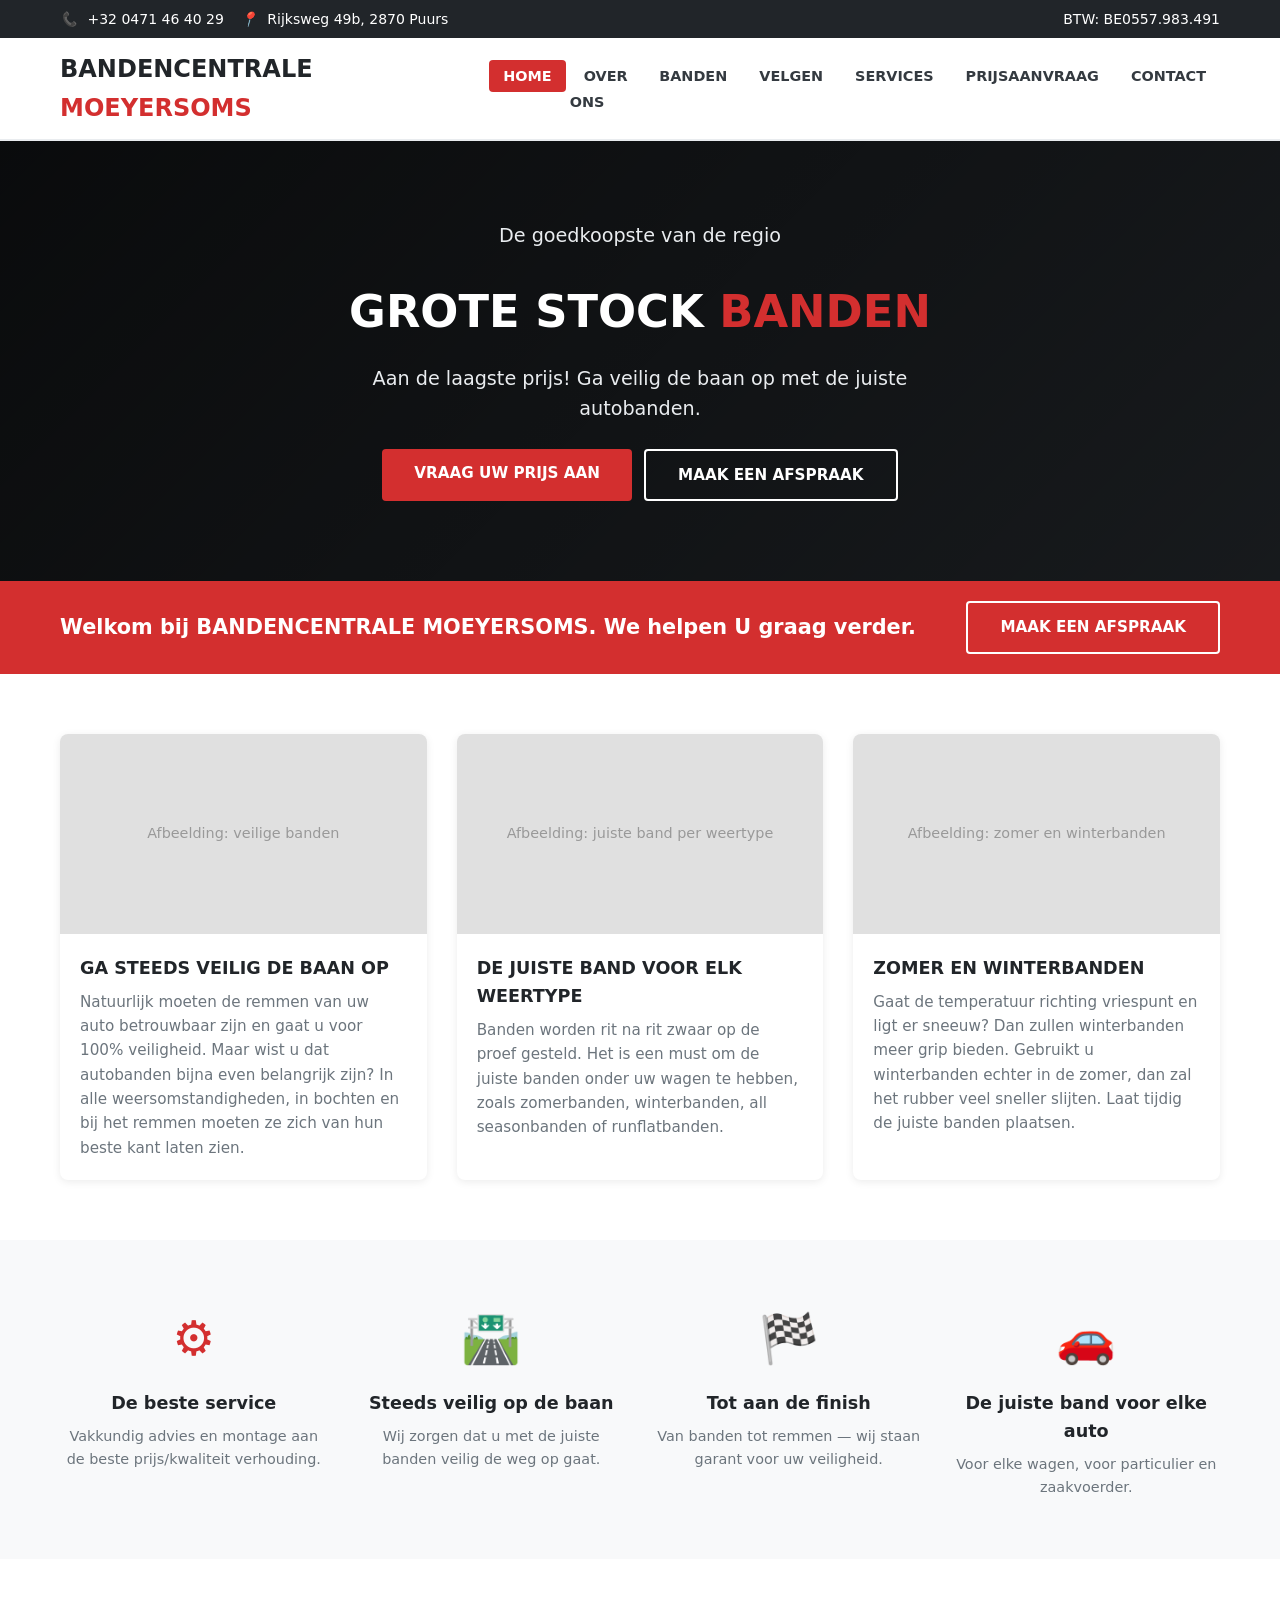
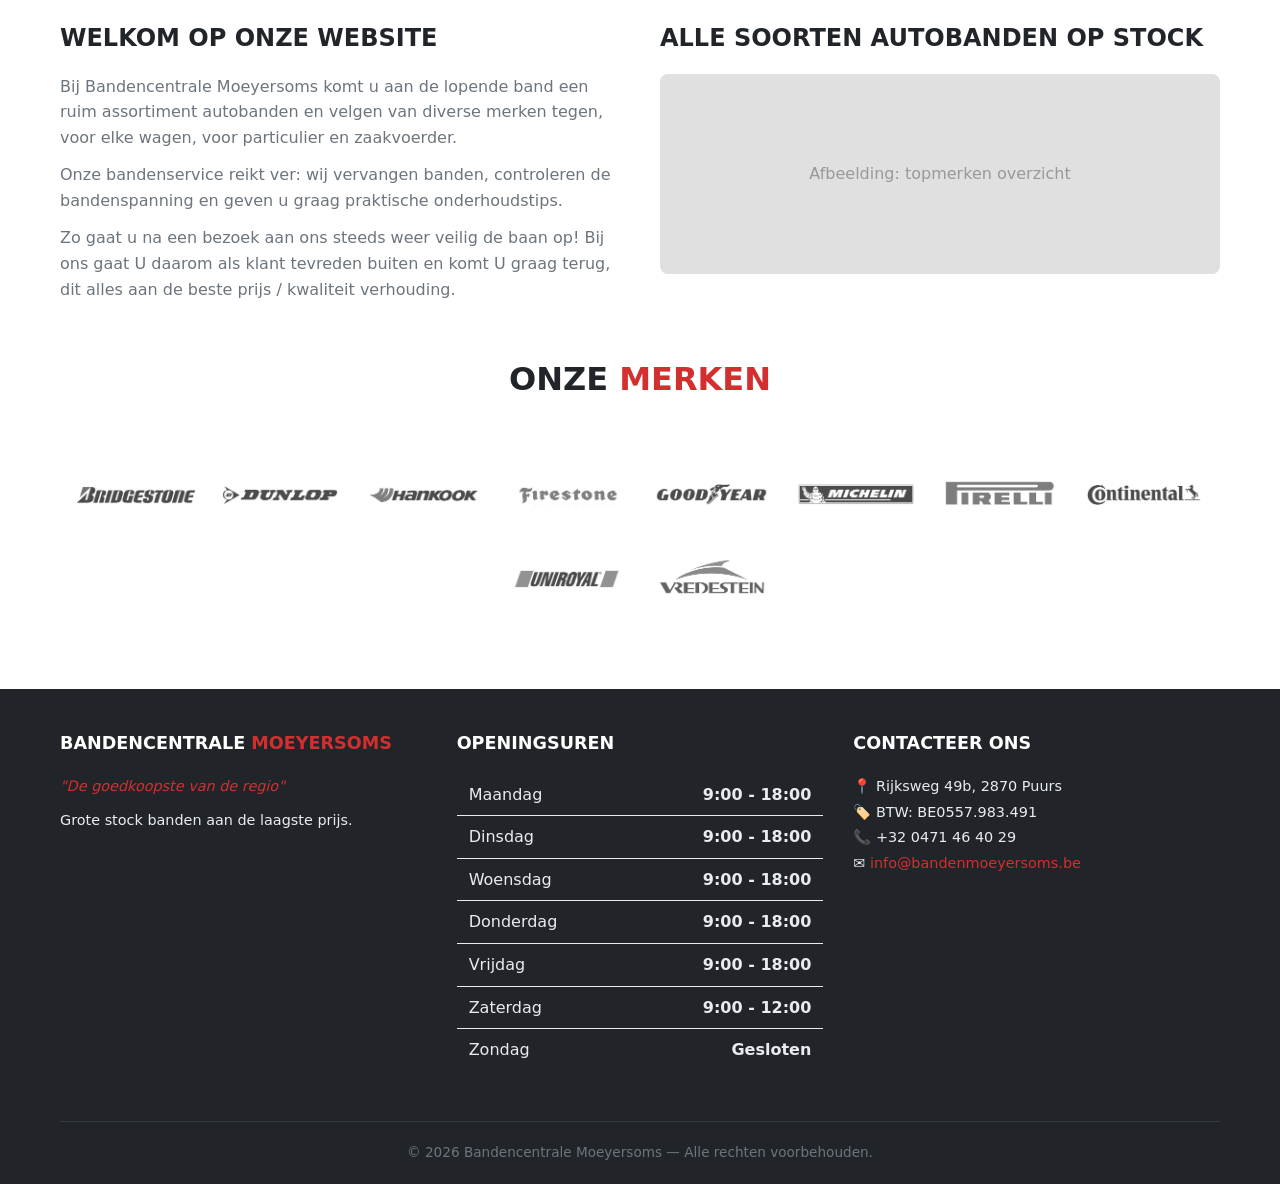
==== index.html @ 2e4d3b76 "Add scraped images, Web3Forms, GoatCounter, fix price cards" ====
<!DOCTYPE html>
<html lang="nl">
<head>
  <meta charset="utf-8">
  <meta name="viewport" content="width=device-width, initial-scale=1">
  <title>Bandencentrale Moeyersoms — Banden & Velgen in Puurs</title>
  <meta name="description" content="Bandencentrale Moeyersoms in Puurs: grote stock autobanden, velgen en autoservice aan de laagste prijs. Zomer-, winter- en all seasonbanden van topmerken.">
  <link rel="icon" href="images/favicon.ico">
  <link rel="stylesheet" href="css/style.css">

  <!-- GoatCounter analytics (free, privacy-first, no cookies) -->
  <script data-goatcounter="https://moeyersoms.goatcounter.com/count" async src="//gc.zgo.at/count.js"></script>
</head>
<body>

<!-- Top Toolbar -->
<div class="toolbar">
  <div class="container">
    <div class="toolbar-info">
      <span><a href="tel:+320471464029"><i class="icon-phone">📞</i> +32 0471 46 40 29</a></span>
      <span><a href="contact.html"><i class="icon-pin">📍</i> Rijksweg 49b, 2870 Puurs</a></span>
    </div>
    <div class="toolbar-info">
      <span>BTW: BE0557.983.491</span>
    </div>
  </div>
</div>

<!-- Navigation -->
<nav class="main-nav">
  <div class="container">
    <a href="index.html" class="logo">
      <span class="primary">BANDENCENTRALE</span>
      <span class="secondary">MOEYERSOMS</span>
    </a>
    <button class="nav-toggle" aria-label="Menu">☰</button>
    <ul class="nav-links">
      <li><a href="index.html" class="active">Home</a></li>
      <li><a href="overons.html">Over Ons</a></li>
      <li><a href="banden.html">Banden</a></li>
      <li><a href="velgen.html">Velgen</a></li>
      <li><a href="service.html">Services</a></li>
      <li><a href="prijsaanvraag.html">Prijsaanvraag</a></li>
      <li><a href="contact.html">Contact</a></li>
    </ul>
  </div>
</nav>

<!-- Hero -->
<section class="hero">
  <div class="container">
    <p class="hero-subtitle">De goedkoopste van de regio</p>
    <h1>GROTE STOCK <span>BANDEN</span></h1>
    <p>Aan de laagste prijs! Ga veilig de baan op met de juiste autobanden.</p>
    <div style="display:flex; gap:12px; justify-content:center; flex-wrap:wrap;">
      <a href="prijsaanvraag.html" class="btn btn-primary">Vraag uw prijs aan</a>
      <a href="contact.html" class="btn btn-outline">Maak een afspraak</a>
    </div>
  </div>
</section>

<!-- Message Bar -->
<div class="message-bar">
  <div class="container">
    <h2>Welkom bij <span>BANDENCENTRALE MOEYERSOMS</span>. We helpen U graag verder.</h2>
    <a href="prijsaanvraag.html" class="btn btn-outline">Maak een afspraak</a>
  </div>
</div>

<!-- Car Block -->
<section class="section">
  <div class="container">
    <div class="card-grid">
      <div class="card">
        <div class="card-img" style="background:#e0e0e0; display:flex; align-items:center; justify-content:center; color:#999; font-size:0.9rem;">Afbeelding: veilige banden</div>
        <div class="card-body">
          <h4><a href="banden.html">GA STEEDS VEILIG DE BAAN OP</a></h4>
          <p>Natuurlijk moeten de remmen van uw auto betrouwbaar zijn en gaat u voor 100% veiligheid. Maar wist u dat autobanden bijna even belangrijk zijn? In alle weersomstandigheden, in bochten en bij het remmen moeten ze zich van hun beste kant laten zien.</p>
        </div>
      </div>
      <div class="card">
        <div class="card-img" style="background:#e0e0e0; display:flex; align-items:center; justify-content:center; color:#999; font-size:0.9rem;">Afbeelding: juiste band per weertype</div>
        <div class="card-body">
          <h4><a href="banden.html">DE JUISTE BAND VOOR ELK WEERTYPE</a></h4>
          <p>Banden worden rit na rit zwaar op de proef gesteld. Het is een must om de juiste banden onder uw wagen te hebben, zoals zomerbanden, winterbanden, all seasonbanden of runflatbanden.</p>
        </div>
      </div>
      <div class="card">
        <div class="card-img" style="background:#e0e0e0; display:flex; align-items:center; justify-content:center; color:#999; font-size:0.9rem;">Afbeelding: zomer en winterbanden</div>
        <div class="card-body">
          <h4><a href="banden.html">ZOMER EN WINTERBANDEN</a></h4>
          <p>Gaat de temperatuur richting vriespunt en ligt er sneeuw? Dan zullen winterbanden meer grip bieden. Gebruikt u winterbanden echter in de zomer, dan zal het rubber veel sneller slijten. Laat tijdig de juiste banden plaatsen.</p>
        </div>
      </div>
    </div>
  </div>
</section>

<!-- Features / Parallax Section -->
<section class="section section-gray">
  <div class="container">
    <div class="features-grid">
      <div class="feature">
        <div class="feature-icon">⚙️</div>
        <h3>De beste service</h3>
        <p>Vakkundig advies en montage aan de beste prijs/kwaliteit verhouding.</p>
      </div>
      <div class="feature">
        <div class="feature-icon">🛣️</div>
        <h3>Steeds veilig op de baan</h3>
        <p>Wij zorgen dat u met de juiste banden veilig de weg op gaat.</p>
      </div>
      <div class="feature">
        <div class="feature-icon">🏁</div>
        <h3>Tot aan de finish</h3>
        <p>Van banden tot remmen — wij staan garant voor uw veiligheid.</p>
      </div>
      <div class="feature">
        <div class="feature-icon">🚗</div>
        <h3>De juiste band voor elke auto</h3>
        <p>Voor elke wagen, voor particulier en zaakvoerder.</p>
      </div>
    </div>
  </div>
</section>

<!-- Welcome + Brands -->
<section class="section">
  <div class="container">
    <div class="two-col">
      <div>
        <h3>WELKOM OP ONZE WEBSITE</h3>
        <p>Bij Bandencentrale Moeyersoms komt u aan de lopende band een ruim assortiment autobanden en velgen van diverse merken tegen, voor elke wagen, voor particulier en zaakvoerder.</p>
        <p>Onze bandenservice reikt ver: wij vervangen banden, controleren de bandenspanning en geven u graag praktische onderhoudstips.</p>
        <p>Zo gaat u na een bezoek aan ons steeds weer veilig de baan op! Bij ons gaat U daarom als klant tevreden buiten en komt U graag terug, dit alles aan de beste prijs / kwaliteit verhouding.</p>
      </div>
      <div>
        <h3>ALLE SOORTEN AUTOBANDEN OP STOCK</h3>
        <div style="background:#e0e0e0; height:200px; border-radius:8px; display:flex; align-items:center; justify-content:center; color:#999;">Afbeelding: topmerken overzicht</div>
      </div>
    </div>

    <h3 class="section-title" style="margin-top:40px;">ONZE <span>MERKEN</span></h3>
    <div class="logo-cloud">
      <img src="images/logos/bridgestone-logo.png" alt="Bridgestone" onerror="this.style.display='none'">
      <img src="images/logos/dunlop-logo.png" alt="Dunlop" onerror="this.style.display='none'">
      <img src="images/logos/hankook-logo.png" alt="Hankook" onerror="this.style.display='none'">
      <img src="images/logos/firestone-logo.png" alt="Firestone" onerror="this.style.display='none'">
      <img src="images/logos/goodyear-logo.png" alt="Goodyear" onerror="this.style.display='none'">
      <img src="images/logos/michelin-logo.png" alt="Michelin" onerror="this.style.display='none'">
      <img src="images/logos/pirelli-logo.png" alt="Pirelli" onerror="this.style.display='none'">
      <img src="images/logos/continental-logo.png" alt="Continental" onerror="this.style.display='none'">
      <img src="images/logos/uniroyal-logo.png" alt="Uniroyal" onerror="this.style.display='none'">
      <img src="images/logos/vredestein-logo.png" alt="Vredestein" onerror="this.style.display='none'">
    </div>
  </div>
</section>

<!-- Footer -->
<footer>
  <div class="container">
    <div>
      <h4>BANDENCENTRALE <span>MOEYERSOMS</span></h4>
      <p class="tagline">"De goedkoopste van de regio"</p>
      <p>Grote stock banden aan de laagste prijs.</p>
    </div>
    <div>
      <h4>Openingsuren</h4>
      <table class="hours-table">
        <tr><td>Maandag</td><td>9:00 - 18:00</td></tr>
        <tr><td>Dinsdag</td><td>9:00 - 18:00</td></tr>
        <tr><td>Woensdag</td><td>9:00 - 18:00</td></tr>
        <tr><td>Donderdag</td><td>9:00 - 18:00</td></tr>
        <tr><td>Vrijdag</td><td>9:00 - 18:00</td></tr>
        <tr><td>Zaterdag</td><td>9:00 - 12:00</td></tr>
        <tr><td>Zondag</td><td>Gesloten</td></tr>
      </table>
    </div>
    <div>
      <h4>Contacteer ons</h4>
      <ul>
        <li>📍 Rijksweg 49b, 2870 Puurs</li>
        <li>🏷️ BTW: BE0557.983.491</li>
        <li>📞 +32 0471 46 40 29</li>
        <li>✉️ <a href="mailto:info@bandenmoeyersoms.be">info@bandenmoeyersoms.be</a></li>
      </ul>
    </div>
    <div class="footer-bottom">
      &copy; 2026 Bandencentrale Moeyersoms — Alle rechten voorbehouden.
    </div>
  </div>
</footer>

<button class="back-top" aria-label="Terug naar boven">↑</button>

<script src="js/main.js"></script>
</body>
</html>
---- css/style.css ----
/* ============================================================
   Bandencentrale Moeyersoms — Modern Stylesheet
   ============================================================ */

/* --- Reset & Base --- */
*, *::before, *::after { box-sizing: border-box; margin: 0; padding: 0; }

:root {
  --red: #d32f2f;
  --red-dark: #b71c1c;
  --red-light: #ffebee;
  --gray-100: #f8f9fa;
  --gray-200: #e9ecef;
  --gray-300: #dee2e6;
  --gray-600: #6c757d;
  --gray-800: #343a40;
  --gray-900: #212529;
  --white: #ffffff;
  --font-sans: 'Segoe UI', system-ui, -apple-system, sans-serif;
}

html { scroll-behavior: smooth; }
body {
  font-family: var(--font-sans);
  color: var(--gray-900);
  line-height: 1.6;
  background: var(--white);
}

img { max-width: 100%; height: auto; display: block; }
a { color: var(--red); text-decoration: none; }
a:hover { color: var(--red-dark); }

.container { max-width: 1200px; margin: 0 auto; padding: 0 20px; }

/* --- Header / Toolbar --- */
.toolbar {
  background: var(--gray-900);
  color: var(--white);
  font-size: 0.875rem;
  padding: 8px 0;
}
.toolbar .container {
  display: flex;
  justify-content: space-between;
  align-items: center;
  flex-wrap: wrap;
  gap: 8px;
}
.toolbar a { color: var(--white); }
.toolbar a:hover { color: var(--red); }
.toolbar-info { display: flex; gap: 16px; align-items: center; flex-wrap: wrap; }
.toolbar-info i { margin-right: 6px; color: var(--red); }

/* --- Navigation --- */
.main-nav {
  background: var(--white);
  border-bottom: 2px solid var(--gray-200);
  position: sticky;
  top: 0;
  z-index: 100;
}
.main-nav .container {
  display: flex;
  justify-content: space-between;
  align-items: center;
  padding-top: 12px;
  padding-bottom: 12px;
}
.logo { font-size: 1.5rem; font-weight: 800; text-transform: uppercase; }
.logo .primary { color: var(--gray-900); }
.logo .secondary { color: var(--red); }

.nav-links { display: flex; gap: 4px; list-style: none; }
.nav-links a {
  padding: 8px 14px;
  color: var(--gray-800);
  font-weight: 600;
  font-size: 0.9rem;
  text-transform: uppercase;
  border-radius: 4px;
  transition: background 0.2s, color 0.2s;
}
.nav-links a:hover,
.nav-links a.active { background: var(--red); color: var(--white); }

.nav-toggle { display: none; background: none; border: none; font-size: 1.5rem; cursor: pointer; color: var(--gray-800); }

/* --- Hero Section --- */
.hero {
  background: var(--gray-900);
  color: var(--white);
  padding: 80px 0;
  text-align: center;
  position: relative;
  overflow: hidden;
}
.hero::after {
  content: '';
  position: absolute;
  inset: 0;
  background: linear-gradient(135deg, rgba(0,0,0,0.7) 0%, rgba(0,0,0,0.3) 100%);
  z-index: 1;
}
.hero .container { position: relative; z-index: 2; }
.hero h1 { font-size: 2.8rem; font-weight: 800; margin-bottom: 16px; }
.hero h1 span { color: var(--red); }
.hero p { font-size: 1.2rem; max-width: 600px; margin: 0 auto 24px; color: var(--gray-200); }
.hero-subtitle { font-size: 1.5rem; font-weight: 300; margin-bottom: 8px; color: var(--red); }

.btn {
  display: inline-block;
  padding: 12px 32px;
  font-weight: 700;
  text-transform: uppercase;
  border-radius: 4px;
  border: none;
  cursor: pointer;
  transition: background 0.2s, transform 0.1s;
  font-size: 0.95rem;
}
.btn-primary { background: var(--red); color: var(--white); }
.btn-primary:hover { background: var(--red-dark); color: var(--white); transform: translateY(-1px); }
.btn-outline { background: transparent; color: var(--white); border: 2px solid var(--white); }
.btn-outline:hover { background: var(--white); color: var(--gray-900); }

/* --- Sections --- */
.section { padding: 60px 0; }
.section-gray { background: var(--gray-100); }
.section-title {
  font-size: 2rem;
  font-weight: 800;
  text-align: center;
  margin-bottom: 40px;
  text-transform: uppercase;
}
.section-title span { color: var(--red); }

/* --- Cards Grid (3-column) --- */
.card-grid {
  display: grid;
  grid-template-columns: repeat(3, 1fr);
  gap: 30px;
}
.card-grid-2 { grid-template-columns: repeat(2, 1fr); }
.card-grid-4 { grid-template-columns: repeat(4, 1fr); }

.card {
  background: var(--white);
  border-radius: 8px;
  overflow: hidden;
  box-shadow: 0 2px 8px rgba(0,0,0,0.08);
  transition: transform 0.2s, box-shadow 0.2s;
}
.card:hover { transform: translateY(-4px); box-shadow: 0 8px 24px rgba(0,0,0,0.12); }
.card-img { width: 100%; height: 200px; object-fit: cover; background: var(--gray-200); }
.card-body { padding: 20px; }
.card h4 { font-size: 1.1rem; margin-bottom: 8px; }
.card h4 a { color: var(--gray-900); }
.card h4 a:hover { color: var(--red); }
.card p { color: var(--gray-600); font-size: 0.95rem; }

/* --- Features / Icons Row --- */
.features-grid {
  display: grid;
  grid-template-columns: repeat(4, 1fr);
  gap: 30px;
  text-align: center;
}
.feature-icon {
  font-size: 3rem;
  color: var(--red);
  margin-bottom: 12px;
}
.feature h3 { font-size: 1.1rem; margin-bottom: 8px; }
.feature p { color: var(--gray-600); font-size: 0.9rem; }

/* --- Logo Cloud --- */
.logo-cloud {
  display: flex;
  flex-wrap: wrap;
  justify-content: center;
  align-items: center;
  gap: 24px;
  padding: 20px 0;
}
.logo-cloud img {
  height: 60px;
  width: auto;
  filter: grayscale(100%);
  opacity: 0.7;
  transition: filter 0.3s, opacity 0.3s;
}
.logo-cloud img:hover { filter: grayscale(0); opacity: 1; }

/* --- Two Column Layout --- */
.two-col {
  display: grid;
  grid-template-columns: 1fr 1fr;
  gap: 40px;
  align-items: start;
}
.two-col h3 { font-size: 1.5rem; margin-bottom: 16px; }
.two-col p { margin-bottom: 12px; color: var(--gray-600); }

/* --- Skills Bars --- */
.skill-bar { margin-bottom: 12px; }
.skill-bar-label {
  display: flex;
  justify-content: space-between;
  font-size: 0.85rem;
  font-weight: 600;
  margin-bottom: 4px;
  text-transform: uppercase;
}
.skill-bar-track {
  height: 24px;
  background: var(--gray-200);
  border-radius: 4px;
  overflow: hidden;
}
.skill-bar-fill {
  height: 100%;
  background: var(--red);
  border-radius: 4px;
  display: flex;
  align-items: center;
  padding-left: 8px;
  color: var(--white);
  font-size: 0.8rem;
  font-weight: 700;
}

/* --- Opening Hours Table --- */
.hours-table { width: 100%; border-collapse: collapse; }
.hours-table td { padding: 8px 12px; border-bottom: 1px solid var(--gray-200); }
.hours-table tr:last-child td { border-bottom: none; }
.hours-table td:last-child { text-align: right; font-weight: 600; }

/* --- Contact Form --- */
.contact-form { max-width: 600px; }
.form-group { margin-bottom: 16px; }
.form-group label {
  display: block;
  font-weight: 600;
  margin-bottom: 4px;
  font-size: 0.9rem;
}
.form-group input,
.form-group textarea,
.form-group select {
  width: 100%;
  padding: 10px 14px;
  border: 1px solid var(--gray-300);
  border-radius: 4px;
  font-family: var(--font-sans);
  font-size: 0.95rem;
  transition: border-color 0.2s;
}
.form-group input:focus,
.form-group textarea:focus {
  outline: none;
  border-color: var(--red);
  box-shadow: 0 0 0 3px var(--red-light);
}
.form-group textarea { resize: vertical; min-height: 120px; }
.form-row { display: grid; grid-template-columns: 1fr 1fr; gap: 16px; }

/* --- Price List (Band Products) --- */
.price-grid {
  display: grid;
  grid-template-columns: repeat(4, 1fr);
  gap: 20px;
}
.price-card {
  background: var(--white);
  border: 1px solid var(--gray-200);
  border-radius: 8px;
  padding: 20px;
  text-align: center;
  transition: box-shadow 0.2s;
}
.price-card:hover { box-shadow: 0 4px 16px rgba(0,0,0,0.1); }
.price-card img {
  width: 100%;
  height: 140px;
  object-fit: contain;
  margin-bottom: 12px;
  background: var(--gray-100);
  border-radius: 4px;
}
.price-card h3 { font-size: 0.95rem; margin-bottom: 4px; }
.price-card .price { font-size: 1.3rem; font-weight: 800; color: var(--red); margin-bottom: 4px; }
.price-card .size { font-size: 0.85rem; color: var(--gray-600); }

/* --- Filter Buttons --- */
.filter-bar {
  display: flex;
  gap: 8px;
  flex-wrap: wrap;
  margin-bottom: 24px;
  justify-content: center;
}
.filter-btn {
  padding: 8px 20px;
  border: 2px solid var(--gray-300);
  background: var(--white);
  border-radius: 4px;
  cursor: pointer;
  font-weight: 600;
  font-size: 0.85rem;
  transition: all 0.2s;
  text-transform: uppercase;
}
.filter-btn.active,
.filter-btn:hover { background: var(--red); color: var(--white); border-color: var(--red); }

/* --- Welcome / Message Bar --- */
.message-bar {
  background: var(--red);
  color: var(--white);
  padding: 20px 0;
  text-align: center;
}
.message-bar .container {
  display: flex;
  justify-content: space-between;
  align-items: center;
  flex-wrap: wrap;
  gap: 16px;
}
.message-bar h2 { font-size: 1.3rem; font-weight: 700; }

/* --- Google Map --- */
.map-container { margin: 20px 0; }
.map-container iframe { width: 100%; height: 350px; border: 0; border-radius: 8px; }

/* --- Footer --- */
footer {
  background: var(--gray-900);
  color: var(--gray-200);
  padding: 40px 0 20px;
}
footer .container {
  display: grid;
  grid-template-columns: repeat(3, 1fr);
  gap: 30px;
}
footer h4 { color: var(--white); margin-bottom: 16px; font-size: 1.1rem; text-transform: uppercase; }
footer h4 span { color: var(--red); }
footer p, footer li { font-size: 0.9rem; line-height: 1.8; }
footer ul { list-style: none; }
footer ul i { color: var(--red); margin-right: 8px; width: 16px; }
footer .tagline { font-style: italic; color: var(--red); margin-bottom: 8px; }
.footer-bottom {
  text-align: center;
  border-top: 1px solid var(--gray-800);
  padding-top: 20px;
  margin-top: 20px;
  grid-column: 1 / -1;
  font-size: 0.85rem;
  color: var(--gray-600);
}

/* --- Back to Top --- */
.back-top {
  position: fixed;
  bottom: 24px;
  right: 24px;
  background: var(--red);
  color: var(--white);
  width: 44px;
  height: 44px;
  border-radius: 50%;
  display: flex;
  align-items: center;
  justify-content: center;
  cursor: pointer;
  opacity: 0;
  transition: opacity 0.3s;
  border: none;
  font-size: 1.2rem;
  z-index: 50;
}
.back-top.visible { opacity: 0.9; }
.back-top:hover { opacity: 1; }

/* --- Utility --- */
.text-center { text-align: center; }
.mt-20 { margin-top: 20px; }
.mb-20 { margin-bottom: 20px; }
.mt-40 { margin-top: 40px; }
.mb-40 { margin-bottom: 40px; }

/* ============================================================
   Responsive
   ============================================================ */

/* Tablet */
@media (max-width: 992px) {
  .card-grid { grid-template-columns: repeat(2, 1fr); }
  .card-grid-4 { grid-template-columns: repeat(2, 1fr); }
  .features-grid { grid-template-columns: repeat(2, 1fr); }
  .price-grid { grid-template-columns: repeat(2, 1fr); }
  .two-col { grid-template-columns: 1fr; }
  footer .container { grid-template-columns: repeat(2, 1fr); }
  .hero h1 { font-size: 2rem; }
}

/* Mobile */
@media (max-width: 768px) {
  .nav-links {
    display: none;
    flex-direction: column;
    width: 100%;
    position: absolute;
    top: 100%;
    left: 0;
    background: var(--white);
    border-bottom: 2px solid var(--gray-200);
    padding: 12px;
    box-shadow: 0 4px 12px rgba(0,0,0,0.1);
  }
  .nav-links.open { display: flex; }
  .nav-toggle { display: block; }
  .main-nav .container { position: relative; flex-wrap: wrap; }

  .card-grid { grid-template-columns: 1fr; }
  .card-grid-2 { grid-template-columns: 1fr; }
  .card-grid-4 { grid-template-columns: 1fr; }
  .features-grid { grid-template-columns: 1fr; }
  .price-grid { grid-template-columns: 1fr; }
  footer .container { grid-template-columns: 1fr; }
  .form-row { grid-template-columns: 1fr; }
  .hero h1 { font-size: 1.6rem; }
  .hero { padding: 40px 0; }
  .section { padding: 40px 0; }
  .toolbar .container { justify-content: center; }
  .toolbar-info { justify-content: center; }
  .logo-cloud img { height: 40px; }
}
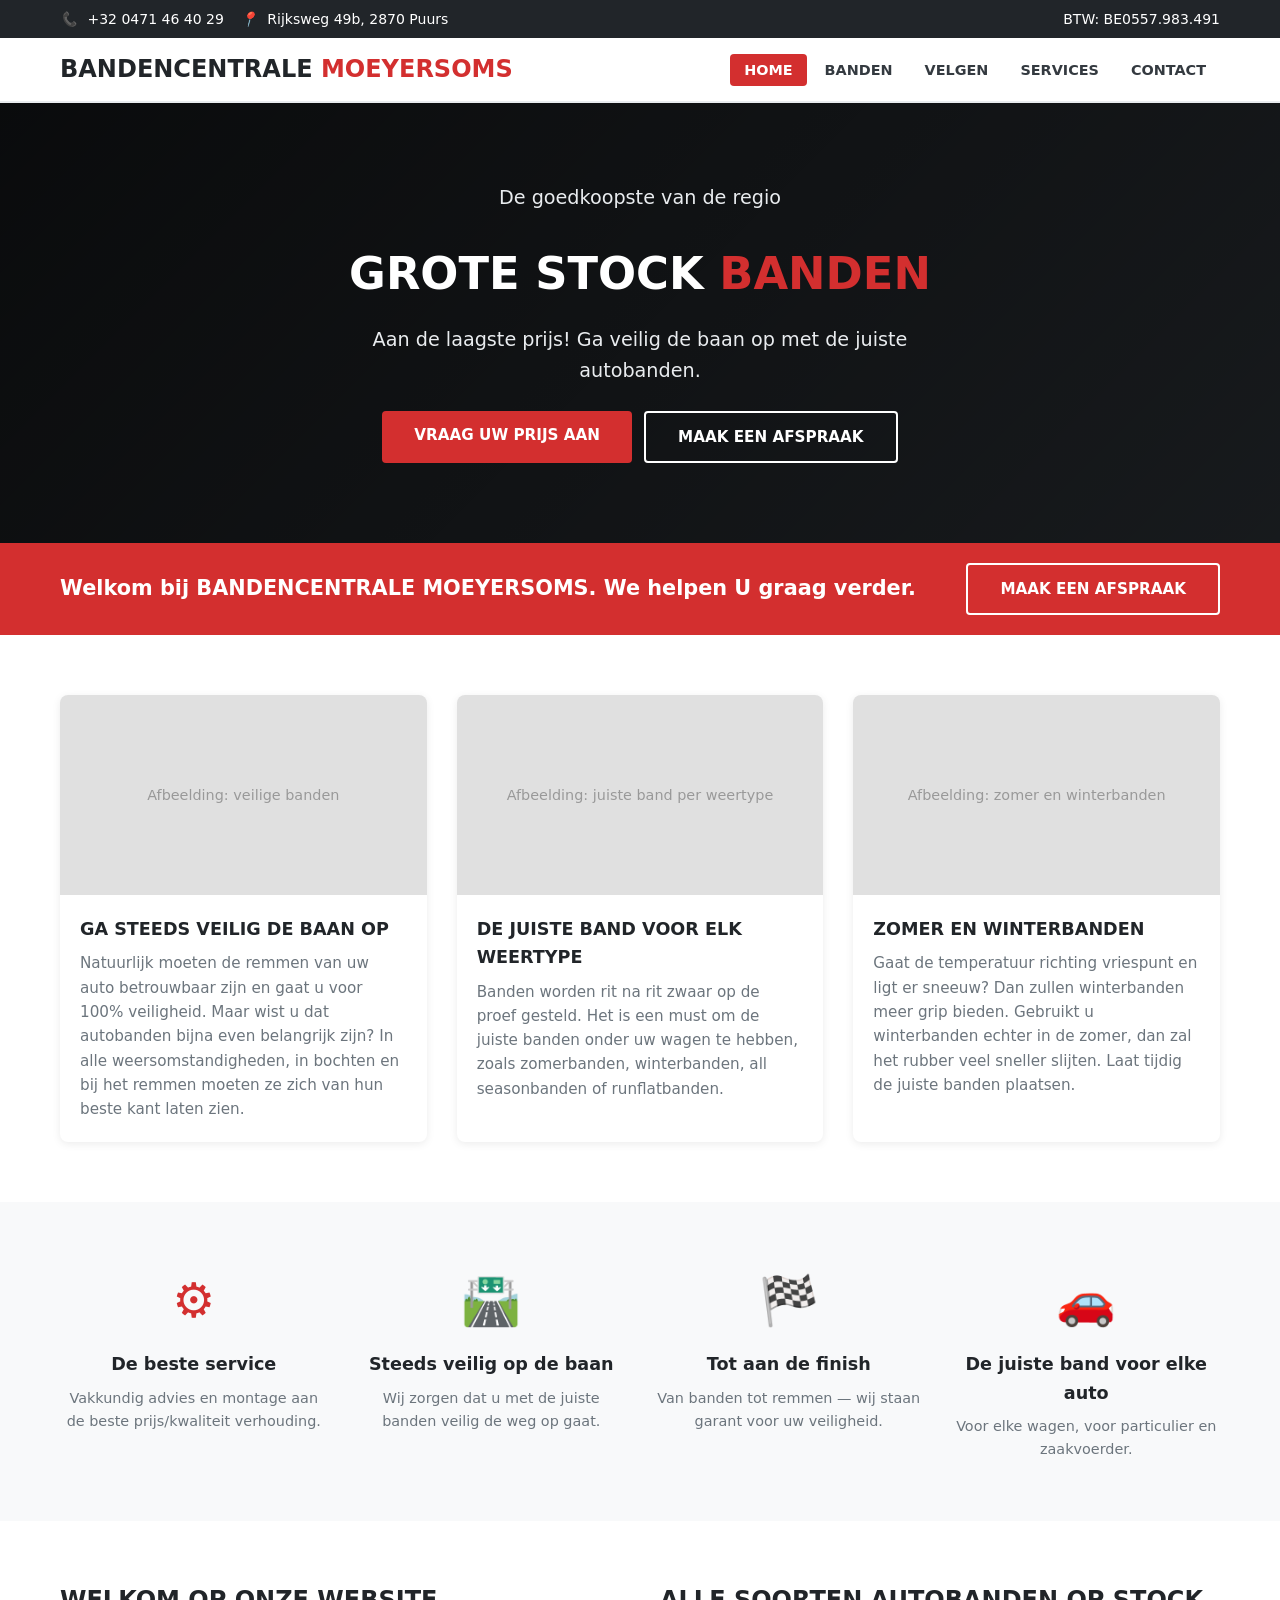
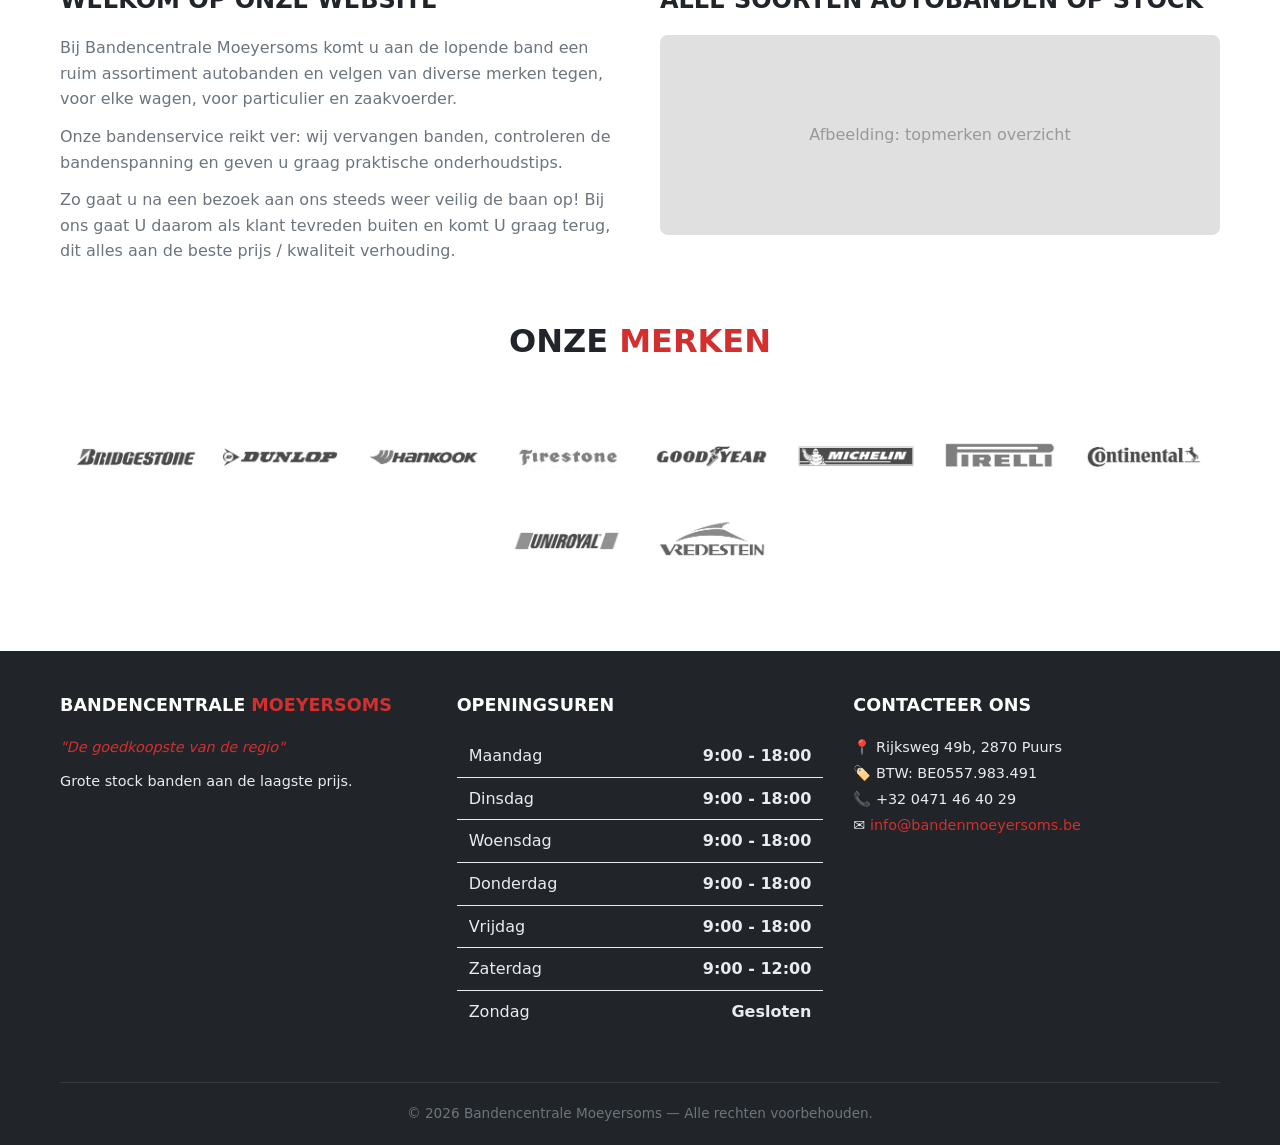
==== commit 7c8bc9c2: "Restructure: merge Over Ons→Services, delete Prijsaanvraag, move price list→Banden, fix nav, kill pr" ====
--- a/index.html
+++ b/index.html
@@ -36,11 +36,11 @@
     <button class="nav-toggle" aria-label="Menu">☰</button>
     <ul class="nav-links">
       <li><a href="index.html" class="active">Home</a></li>
-      <li><a href="overons.html">Over Ons</a></li>
+      
       <li><a href="banden.html">Banden</a></li>
       <li><a href="velgen.html">Velgen</a></li>
       <li><a href="service.html">Services</a></li>
-      <li><a href="prijsaanvraag.html">Prijsaanvraag</a></li>
+      
       <li><a href="contact.html">Contact</a></li>
     </ul>
   </div>
@@ -63,7 +63,7 @@
 <div class="message-bar">
   <div class="container">
     <h2>Welkom bij <span>BANDENCENTRALE MOEYERSOMS</span>. We helpen U graag verder.</h2>
-    <a href="prijsaanvraag.html" class="btn btn-outline">Maak een afspraak</a>
+    <a href="contact.html" class="btn btn-outline">Maak een afspraak</a>
   </div>
 </div>
 
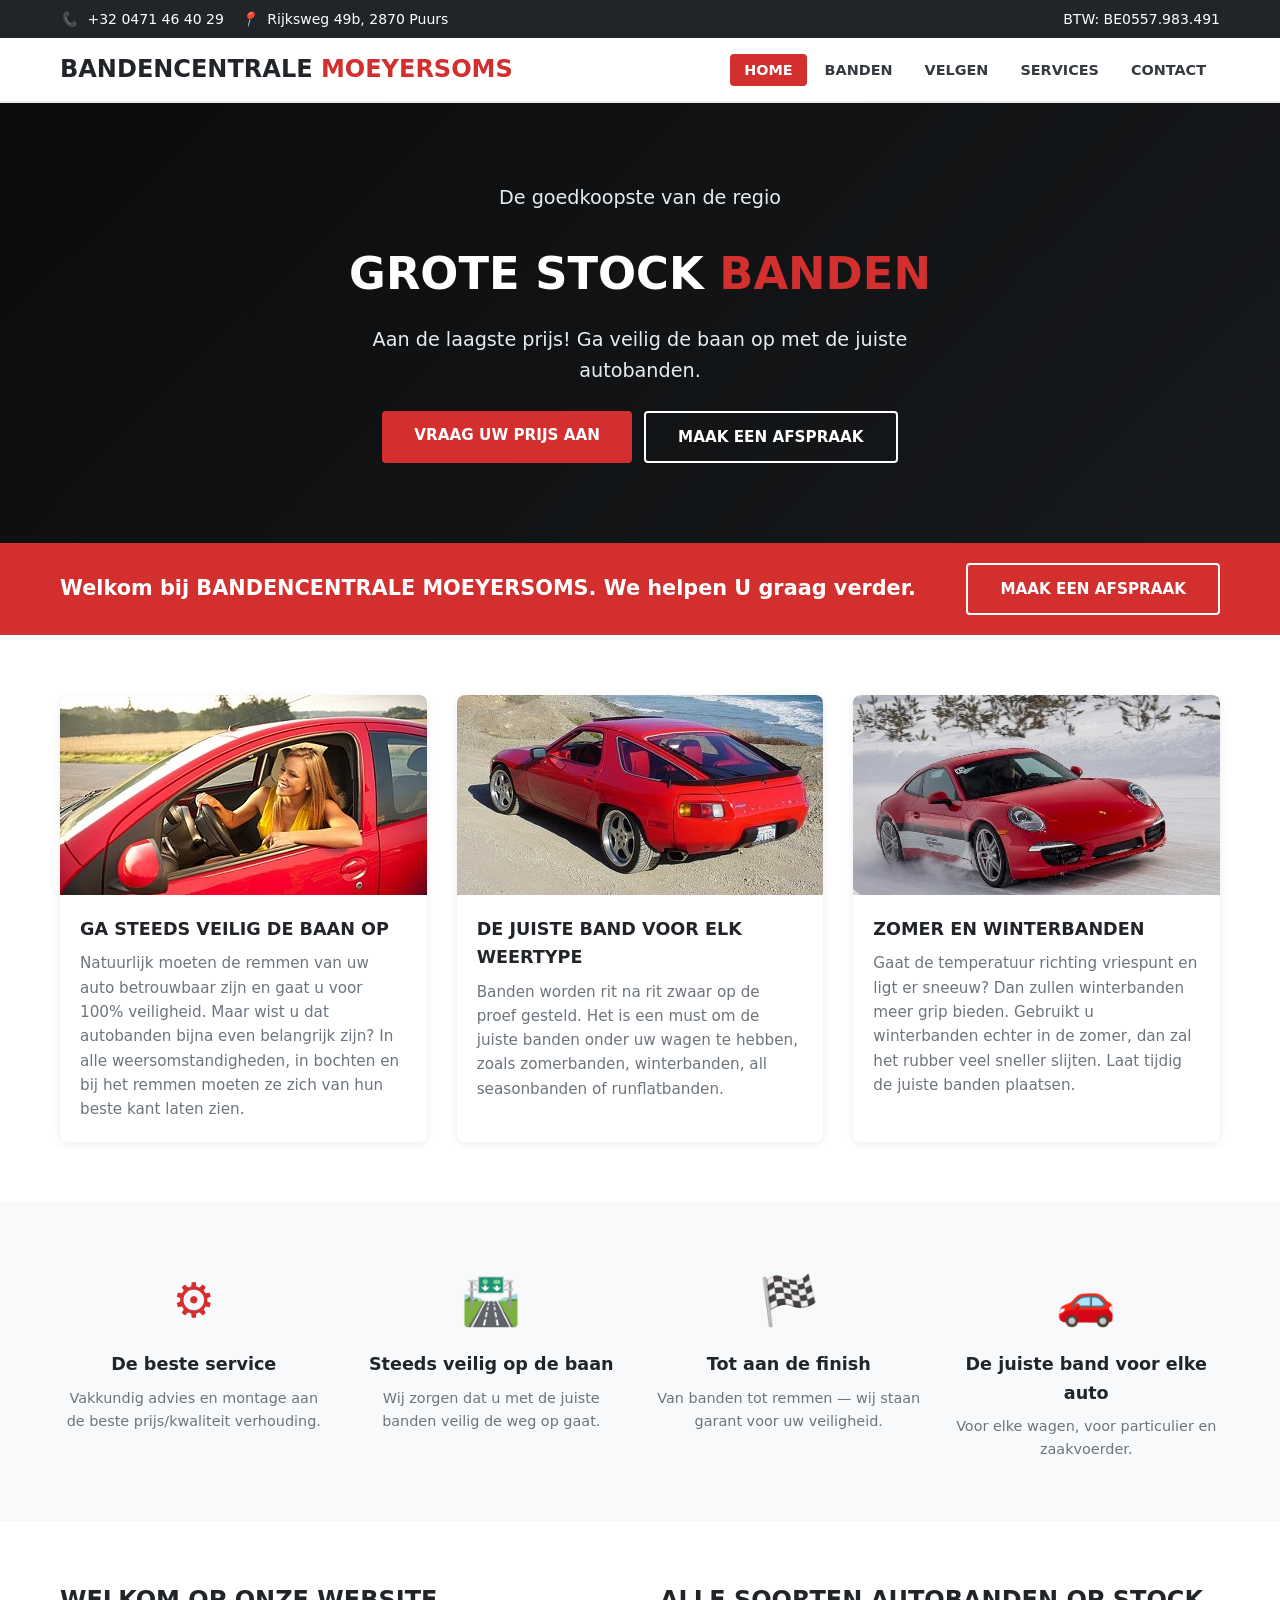
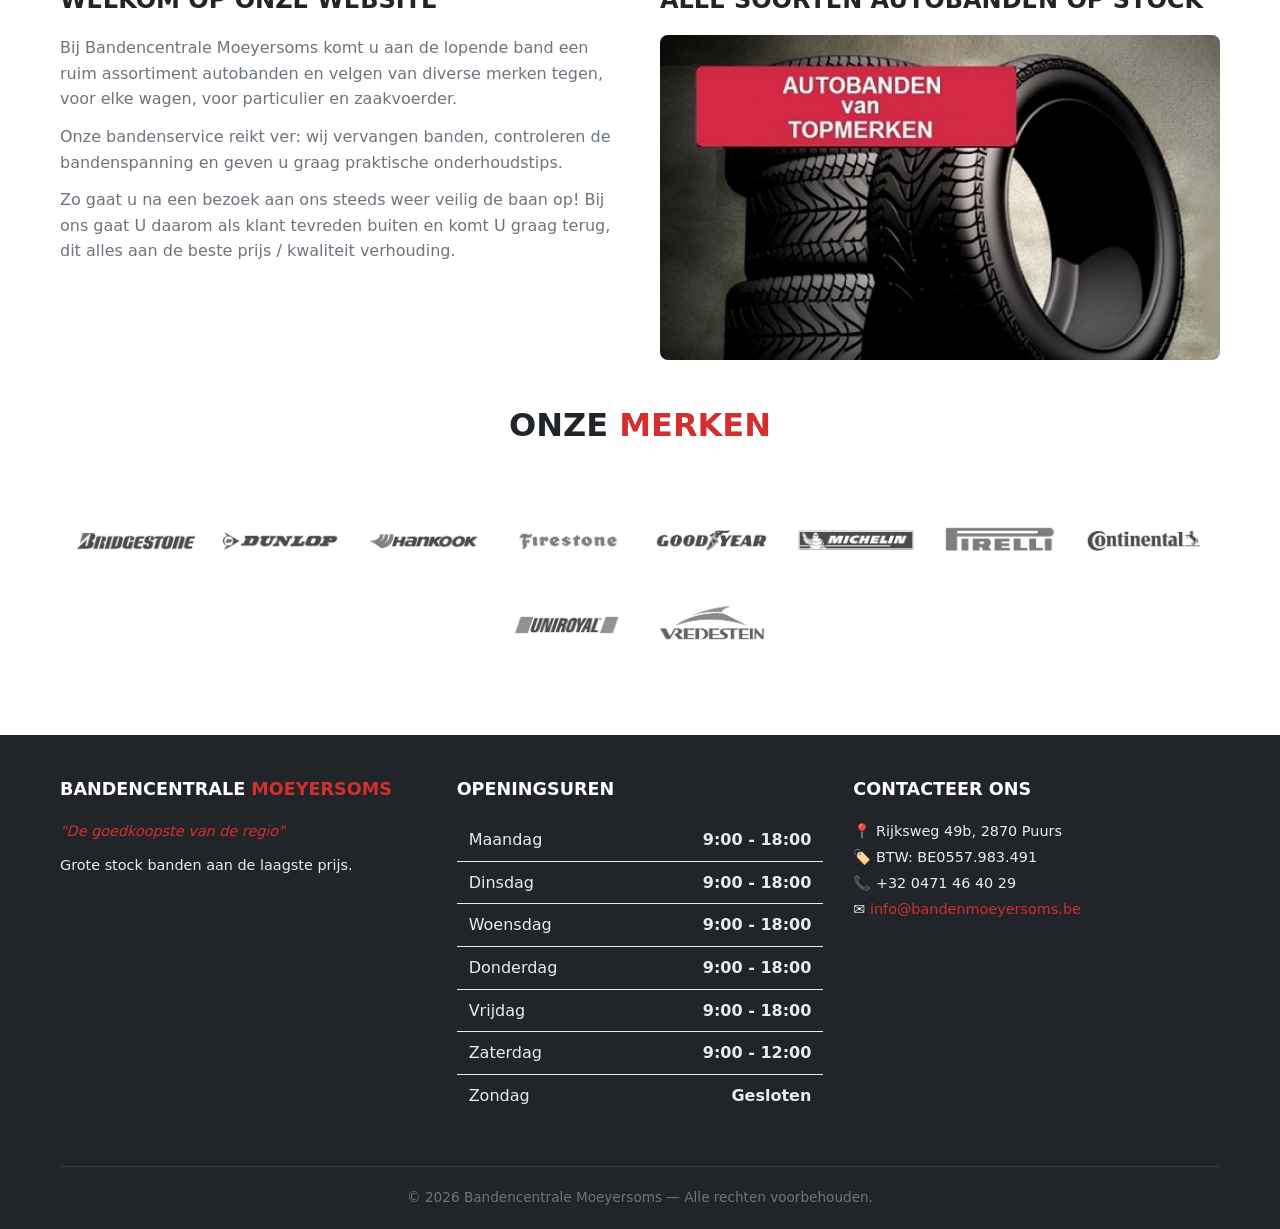
==== commit 87546eb7: "Fix home page: replace gray placeholders with car1/2/3.jpg, topmerken.jpg, fix hero CTA link, clean " ====
--- a/index.html
+++ b/index.html
@@ -36,11 +36,9 @@
     <button class="nav-toggle" aria-label="Menu">☰</button>
     <ul class="nav-links">
       <li><a href="index.html" class="active">Home</a></li>
-      
       <li><a href="banden.html">Banden</a></li>
       <li><a href="velgen.html">Velgen</a></li>
       <li><a href="service.html">Services</a></li>
-      
       <li><a href="contact.html">Contact</a></li>
     </ul>
   </div>
@@ -53,7 +51,7 @@
     <h1>GROTE STOCK <span>BANDEN</span></h1>
     <p>Aan de laagste prijs! Ga veilig de baan op met de juiste autobanden.</p>
     <div style="display:flex; gap:12px; justify-content:center; flex-wrap:wrap;">
-      <a href="prijsaanvraag.html" class="btn btn-primary">Vraag uw prijs aan</a>
+      <a href="contact.html" class="btn btn-primary">Vraag uw prijs aan</a>
       <a href="contact.html" class="btn btn-outline">Maak een afspraak</a>
     </div>
   </div>
@@ -72,21 +70,21 @@
   <div class="container">
     <div class="card-grid">
       <div class="card">
-        <div class="card-img" style="background:#e0e0e0; display:flex; align-items:center; justify-content:center; color:#999; font-size:0.9rem;">Afbeelding: veilige banden</div>
+        <img src="images/car1.jpg" alt="Veilig de baan op" class="card-img">
         <div class="card-body">
           <h4><a href="banden.html">GA STEEDS VEILIG DE BAAN OP</a></h4>
           <p>Natuurlijk moeten de remmen van uw auto betrouwbaar zijn en gaat u voor 100% veiligheid. Maar wist u dat autobanden bijna even belangrijk zijn? In alle weersomstandigheden, in bochten en bij het remmen moeten ze zich van hun beste kant laten zien.</p>
         </div>
       </div>
       <div class="card">
-        <div class="card-img" style="background:#e0e0e0; display:flex; align-items:center; justify-content:center; color:#999; font-size:0.9rem;">Afbeelding: juiste band per weertype</div>
+        <img src="images/car2.jpg" alt="Juiste band voor elk weertype" class="card-img">
         <div class="card-body">
           <h4><a href="banden.html">DE JUISTE BAND VOOR ELK WEERTYPE</a></h4>
           <p>Banden worden rit na rit zwaar op de proef gesteld. Het is een must om de juiste banden onder uw wagen te hebben, zoals zomerbanden, winterbanden, all seasonbanden of runflatbanden.</p>
         </div>
       </div>
       <div class="card">
-        <div class="card-img" style="background:#e0e0e0; display:flex; align-items:center; justify-content:center; color:#999; font-size:0.9rem;">Afbeelding: zomer en winterbanden</div>
+        <img src="images/car3.jpg" alt="Zomer en winterbanden" class="card-img">
         <div class="card-body">
           <h4><a href="banden.html">ZOMER EN WINTERBANDEN</a></h4>
           <p>Gaat de temperatuur richting vriespunt en ligt er sneeuw? Dan zullen winterbanden meer grip bieden. Gebruikt u winterbanden echter in de zomer, dan zal het rubber veel sneller slijten. Laat tijdig de juiste banden plaatsen.</p>
@@ -136,22 +134,22 @@
       </div>
       <div>
         <h3>ALLE SOORTEN AUTOBANDEN OP STOCK</h3>
-        <div style="background:#e0e0e0; height:200px; border-radius:8px; display:flex; align-items:center; justify-content:center; color:#999;">Afbeelding: topmerken overzicht</div>
+        <img src="images/topmerken.jpg" alt="Topmerken overzicht" style="border-radius:8px; width:100%;">
       </div>
     </div>
 
     <h3 class="section-title" style="margin-top:40px;">ONZE <span>MERKEN</span></h3>
     <div class="logo-cloud">
-      <img src="images/logos/bridgestone-logo.png" alt="Bridgestone" onerror="this.style.display='none'">
-      <img src="images/logos/dunlop-logo.png" alt="Dunlop" onerror="this.style.display='none'">
-      <img src="images/logos/hankook-logo.png" alt="Hankook" onerror="this.style.display='none'">
-      <img src="images/logos/firestone-logo.png" alt="Firestone" onerror="this.style.display='none'">
-      <img src="images/logos/goodyear-logo.png" alt="Goodyear" onerror="this.style.display='none'">
-      <img src="images/logos/michelin-logo.png" alt="Michelin" onerror="this.style.display='none'">
-      <img src="images/logos/pirelli-logo.png" alt="Pirelli" onerror="this.style.display='none'">
-      <img src="images/logos/continental-logo.png" alt="Continental" onerror="this.style.display='none'">
-      <img src="images/logos/uniroyal-logo.png" alt="Uniroyal" onerror="this.style.display='none'">
-      <img src="images/logos/vredestein-logo.png" alt="Vredestein" onerror="this.style.display='none'">
+      <img src="images/logos/bridgestone-logo.png" alt="Bridgestone">
+      <img src="images/logos/dunlop-logo.png" alt="Dunlop">
+      <img src="images/logos/hankook-logo.png" alt="Hankook">
+      <img src="images/logos/firestone-logo.png" alt="Firestone">
+      <img src="images/logos/goodyear-logo.png" alt="Goodyear">
+      <img src="images/logos/michelin-logo.png" alt="Michelin">
+      <img src="images/logos/pirelli-logo.png" alt="Pirelli">
+      <img src="images/logos/continental-logo.png" alt="Continental">
+      <img src="images/logos/uniroyal-logo.png" alt="Uniroyal">
+      <img src="images/logos/vredestein-logo.png" alt="Vredestein">
     </div>
   </div>
 </section>
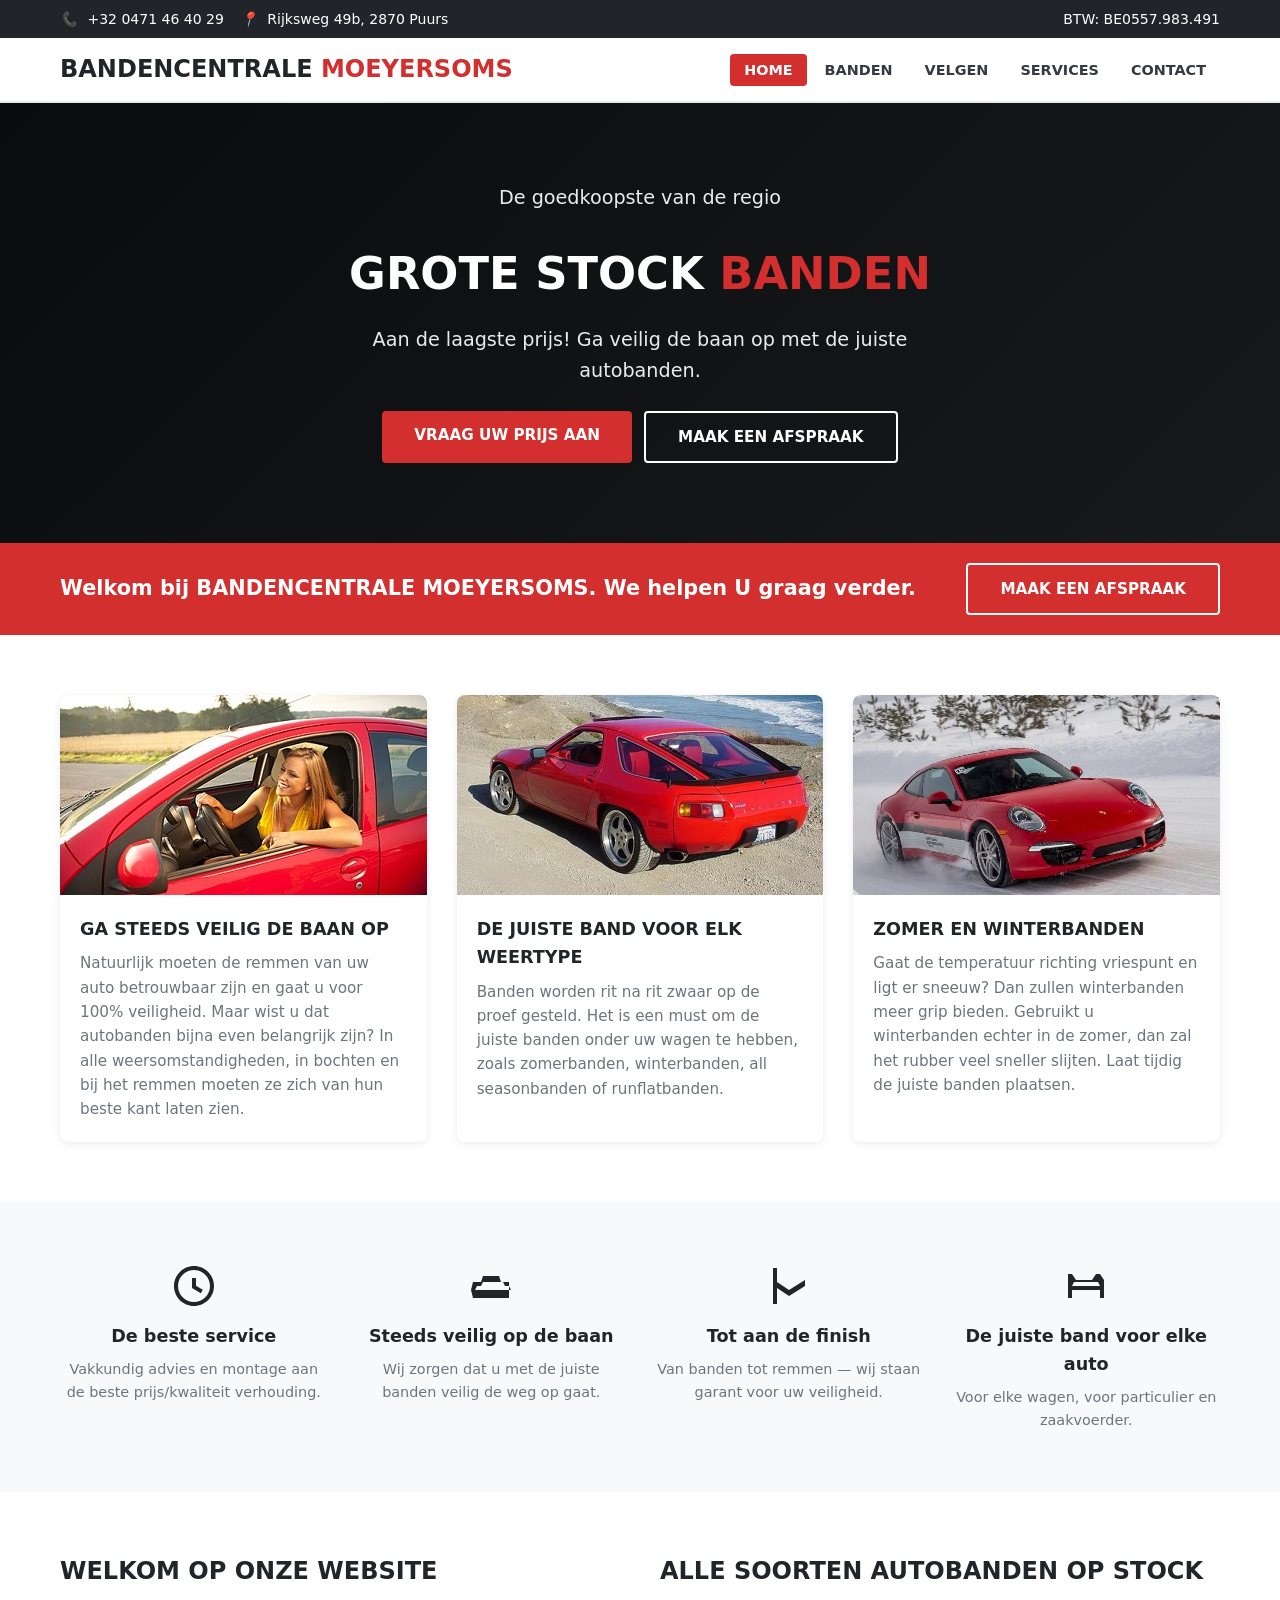
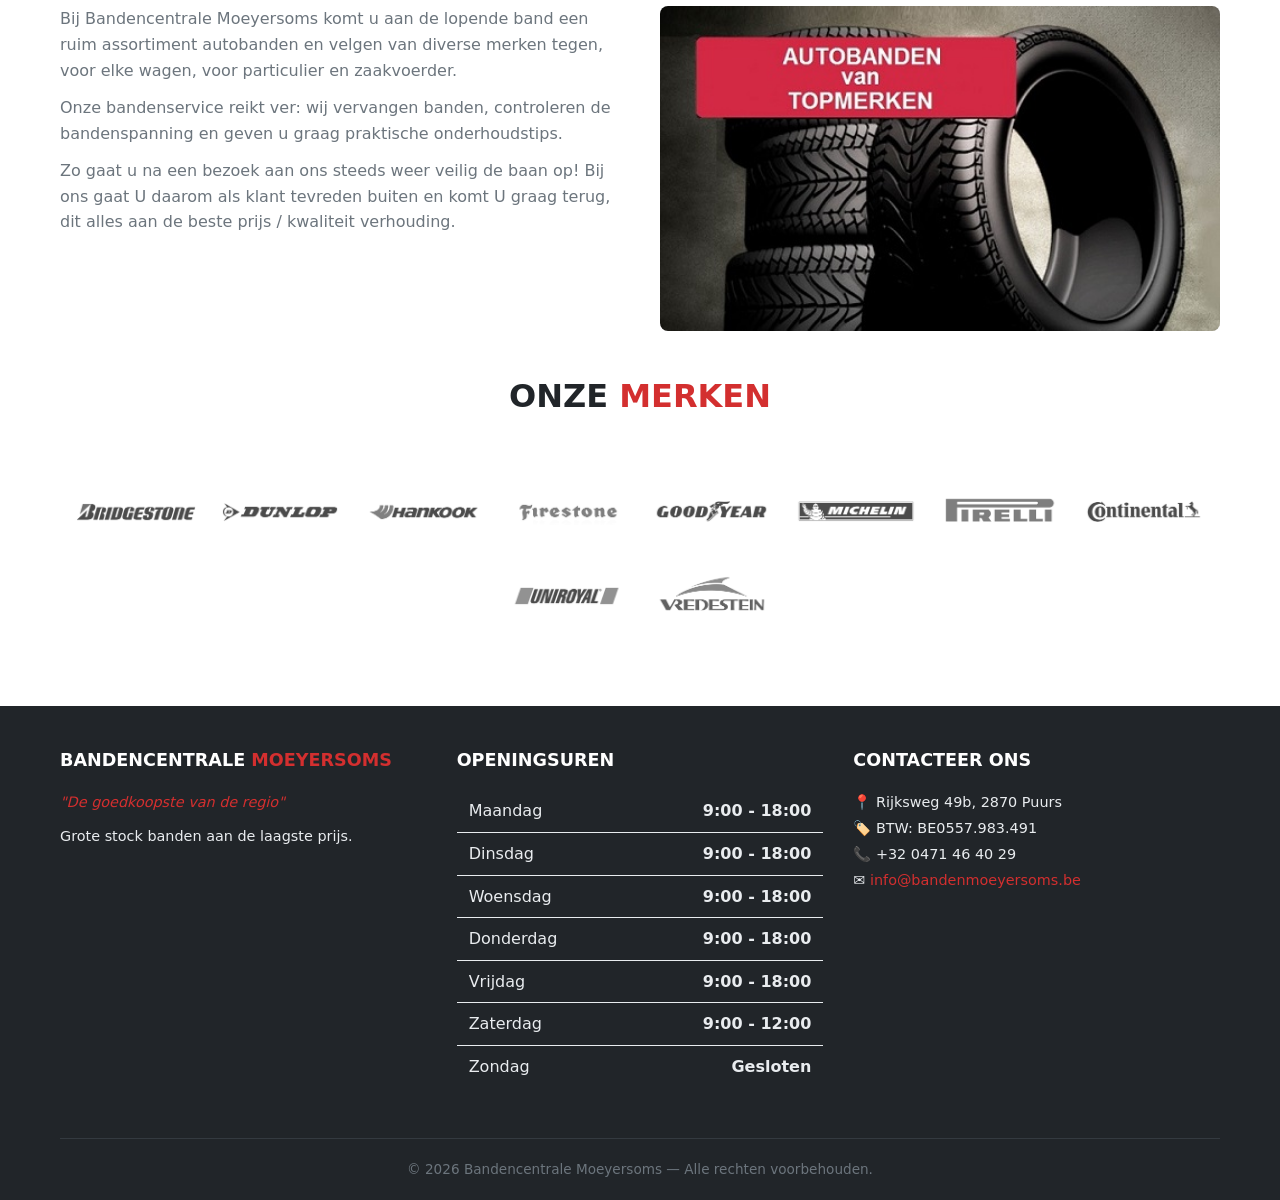
==== commit 973e23a5: "Replace colorful emoji icons with clean black SVGs in features section" ====
--- a/index.html
+++ b/index.html
@@ -99,22 +99,30 @@
   <div class="container">
     <div class="features-grid">
       <div class="feature">
-        <div class="feature-icon">⚙️</div>
+        <div class="feature-icon">
+          <svg viewBox="0 0 48 48" width="48" height="48" fill="currentColor"><path d="M24 4C13 4 4 13 4 24s9 20 20 20 20-9 20-20S35 4 24 4zm0 36c-8.8 0-16-7.2-16-16S15.2 8 24 8s16 7.2 16 16-7.2 16-16 16zm2-24h-4v10l8.8 5.2 2-3.4-6.8-4V16z"/></svg>
+        </div>
         <h3>De beste service</h3>
         <p>Vakkundig advies en montage aan de beste prijs/kwaliteit verhouding.</p>
       </div>
       <div class="feature">
-        <div class="feature-icon">🛣️</div>
+        <div class="feature-icon">
+          <svg viewBox="0 0 48 48" width="48" height="48" fill="currentColor"><path d="M6 36h36L42 20H34l-2-6H16l-2 6H6l-2 8zm4-12h4l2-4h20l2 4h4l2 4H8z"/></svg>
+        </div>
         <h3>Steeds veilig op de baan</h3>
         <p>Wij zorgen dat u met de juiste banden veilig de weg op gaat.</p>
       </div>
       <div class="feature">
-        <div class="feature-icon">🏁</div>
+        <div class="feature-icon">
+          <svg viewBox="0 0 48 48" width="48" height="48" fill="currentColor"><path d="M8 6v36h4V26l12 8 16-10v-6L24 28l-12-8V6z"/></svg>
+        </div>
         <h3>Tot aan de finish</h3>
         <p>Van banden tot remmen — wij staan garant voor uw veiligheid.</p>
       </div>
       <div class="feature">
-        <div class="feature-icon">🚗</div>
+        <div class="feature-icon">
+          <svg viewBox="0 0 48 48" width="48" height="48" fill="currentColor"><path d="M6 18v18h4v-4h28v4h4V18l-4-6h-4l-4 6H14l-4-6H6zm6 2h24l2 4H10zm-2 8h28v4H10z"/></svg>
+        </div>
         <h3>De juiste band voor elke auto</h3>
         <p>Voor elke wagen, voor particulier en zaakvoerder.</p>
       </div>
--- a/css/style.css
+++ b/css/style.css
@@ -169,8 +169,12 @@
 }
 .feature-icon {
   font-size: 3rem;
-  color: var(--red);
+  color: var(--gray-900);
   margin-bottom: 12px;
+}
+.feature-icon svg {
+  display: block;
+  margin: 0 auto;
 }
 .feature h3 { font-size: 1.1rem; margin-bottom: 8px; }
 .feature p { color: var(--gray-600); font-size: 0.9rem; }
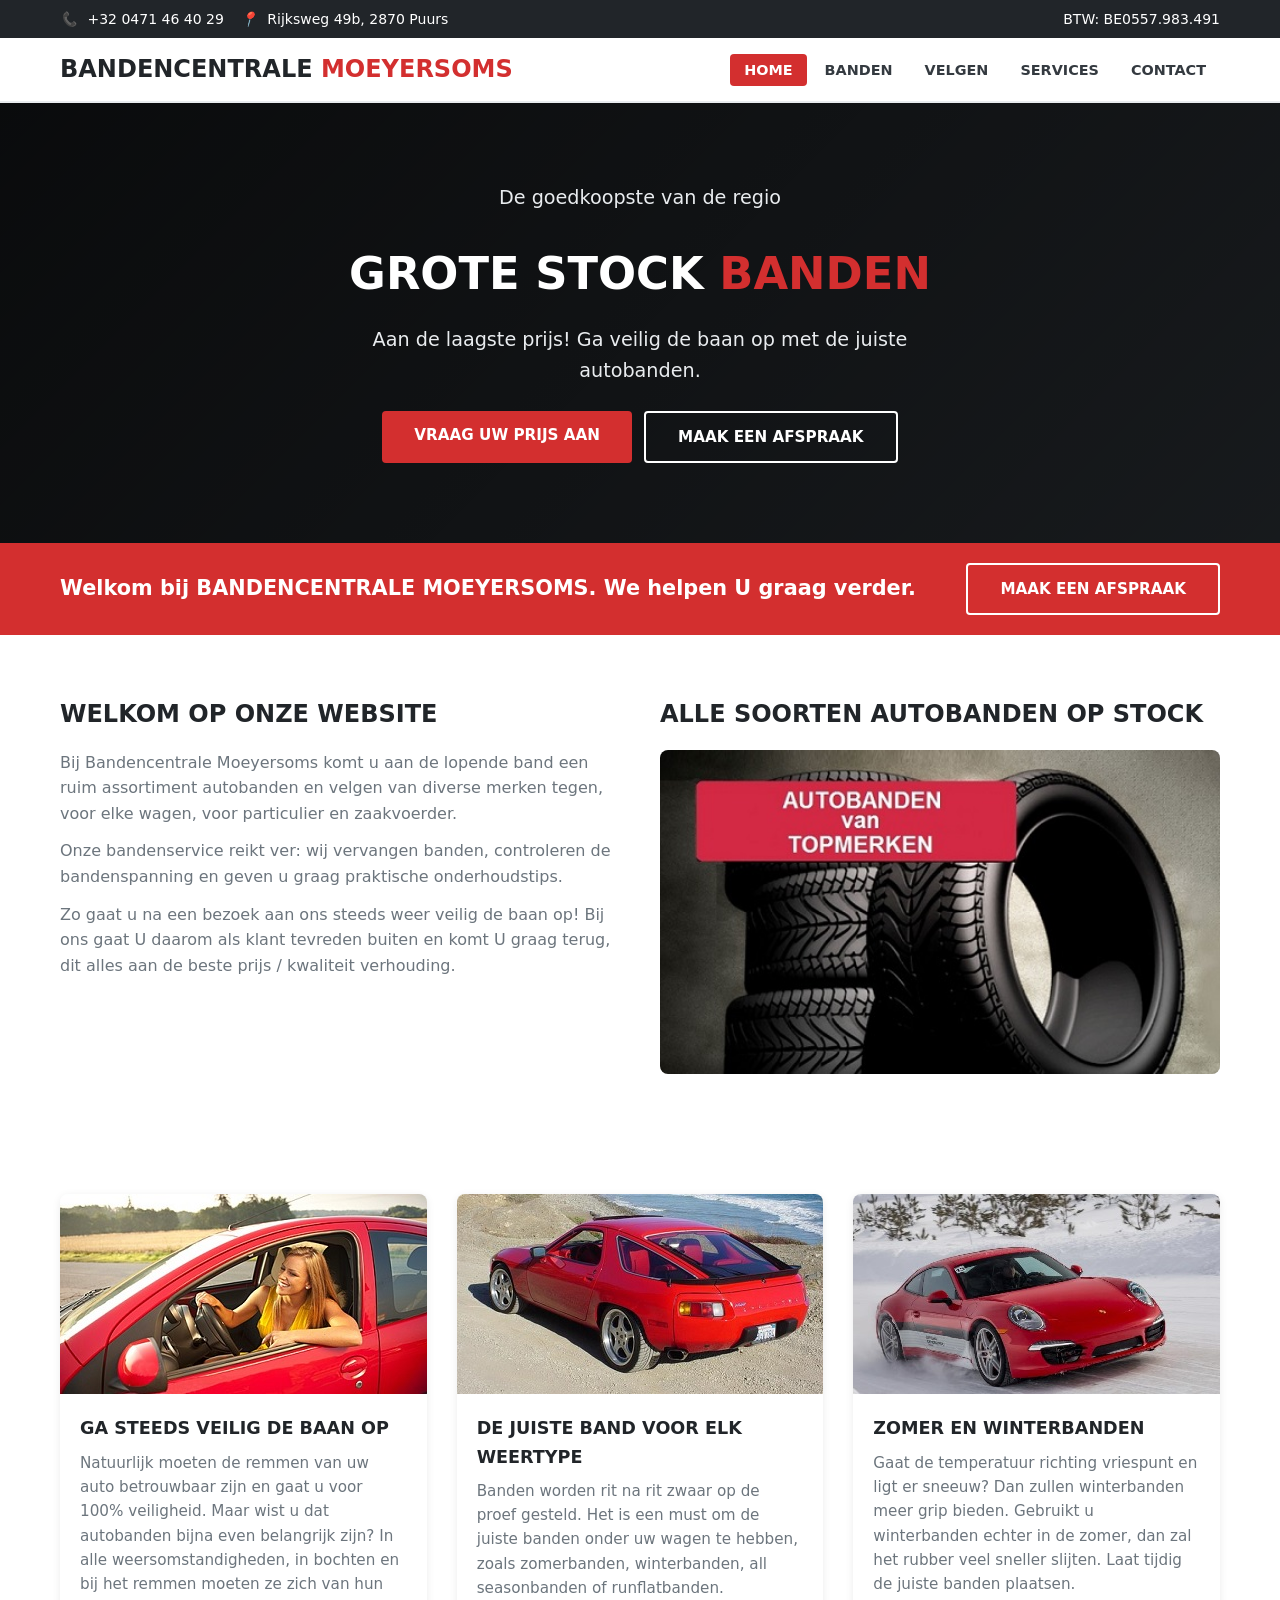
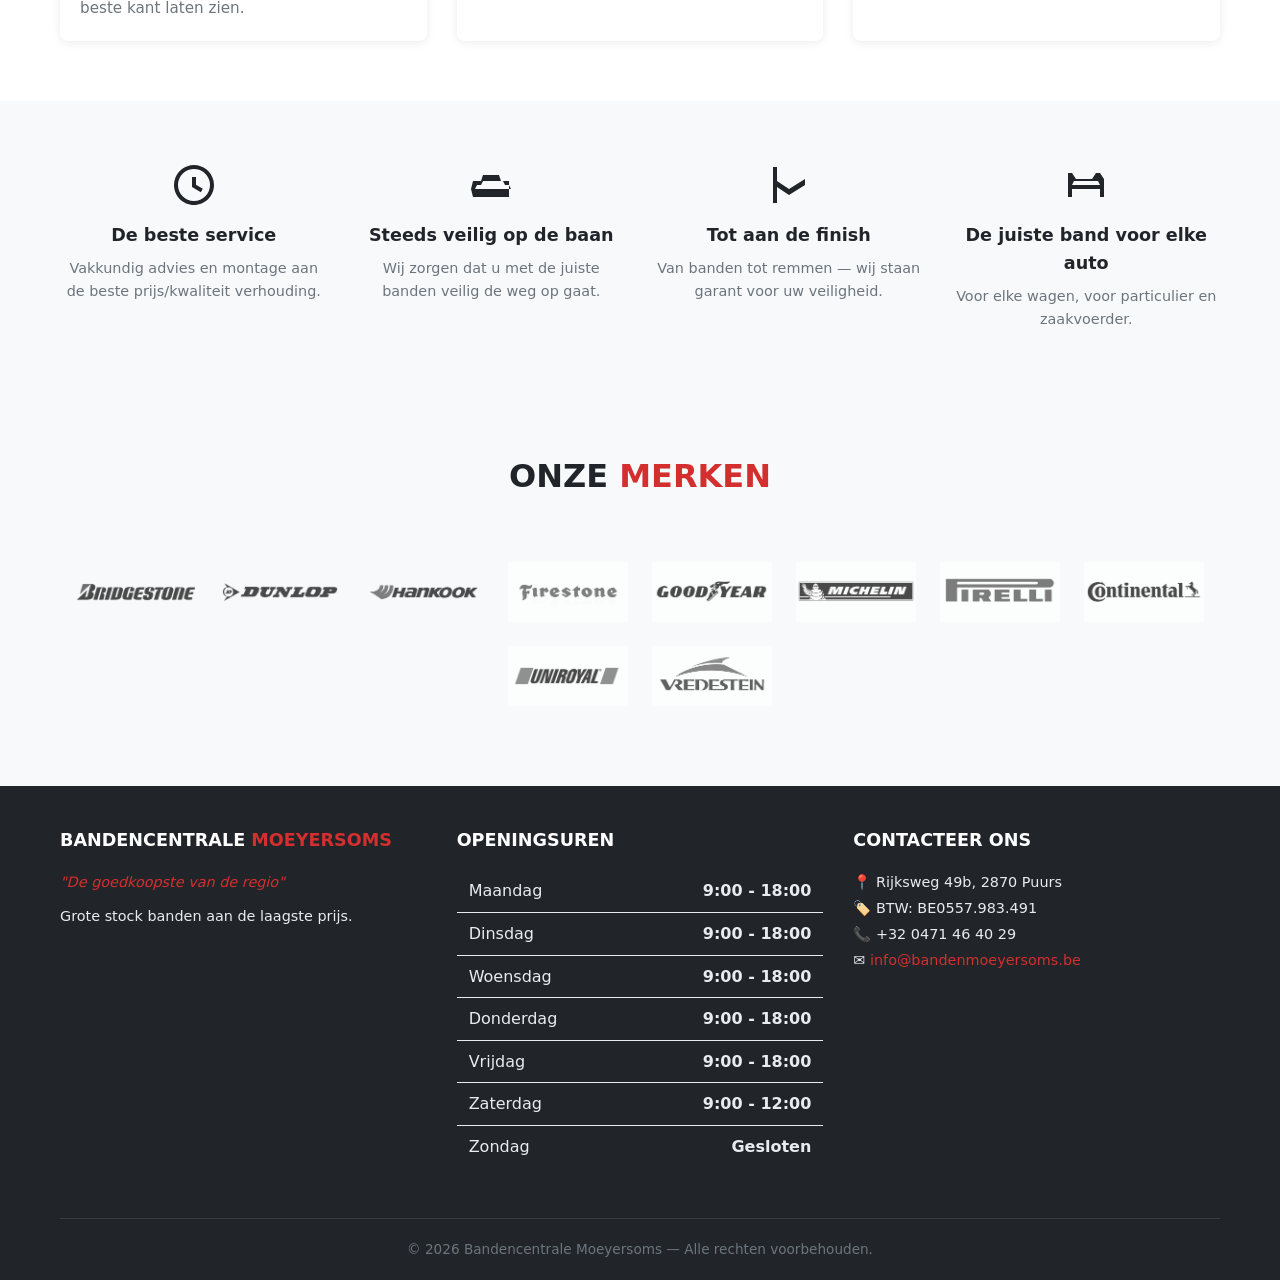
==== commit 441fbb5a: "Reorder home: welcome section between message bar and cards, brands stays at bottom" ====
--- a/index.html
+++ b/index.html
@@ -65,6 +65,24 @@
   </div>
 </div>
 
+<!-- Welcome Section (moved between message bar and cards) -->
+<section class="section">
+  <div class="container">
+    <div class="two-col">
+      <div>
+        <h3>WELKOM OP ONZE WEBSITE</h3>
+        <p>Bij Bandencentrale Moeyersoms komt u aan de lopende band een ruim assortiment autobanden en velgen van diverse merken tegen, voor elke wagen, voor particulier en zaakvoerder.</p>
+        <p>Onze bandenservice reikt ver: wij vervangen banden, controleren de bandenspanning en geven u graag praktische onderhoudstips.</p>
+        <p>Zo gaat u na een bezoek aan ons steeds weer veilig de baan op! Bij ons gaat U daarom als klant tevreden buiten en komt U graag terug, dit alles aan de beste prijs / kwaliteit verhouding.</p>
+      </div>
+      <div>
+        <h3>ALLE SOORTEN AUTOBANDEN OP STOCK</h3>
+        <img src="images/topmerken.jpg" alt="Topmerken overzicht" style="border-radius:8px; width:100%;">
+      </div>
+    </div>
+  </div>
+</section>
+
 <!-- Car Block -->
 <section class="section">
   <div class="container">
@@ -130,23 +148,10 @@
   </div>
 </section>
 
-<!-- Welcome + Brands -->
-<section class="section">
-  <div class="container">
-    <div class="two-col">
-      <div>
-        <h3>WELKOM OP ONZE WEBSITE</h3>
-        <p>Bij Bandencentrale Moeyersoms komt u aan de lopende band een ruim assortiment autobanden en velgen van diverse merken tegen, voor elke wagen, voor particulier en zaakvoerder.</p>
-        <p>Onze bandenservice reikt ver: wij vervangen banden, controleren de bandenspanning en geven u graag praktische onderhoudstips.</p>
-        <p>Zo gaat u na een bezoek aan ons steeds weer veilig de baan op! Bij ons gaat U daarom als klant tevreden buiten en komt U graag terug, dit alles aan de beste prijs / kwaliteit verhouding.</p>
-      </div>
-      <div>
-        <h3>ALLE SOORTEN AUTOBANDEN OP STOCK</h3>
-        <img src="images/topmerken.jpg" alt="Topmerken overzicht" style="border-radius:8px; width:100%;">
-      </div>
-    </div>
-
-    <h3 class="section-title" style="margin-top:40px;">ONZE <span>MERKEN</span></h3>
+<!-- Brands -->
+<section class="section section-gray">
+  <div class="container">
+    <h2 class="section-title" style="margin-top:0;">ONZE <span>MERKEN</span></h2>
     <div class="logo-cloud">
       <img src="images/logos/bridgestone-logo.png" alt="Bridgestone">
       <img src="images/logos/dunlop-logo.png" alt="Dunlop">
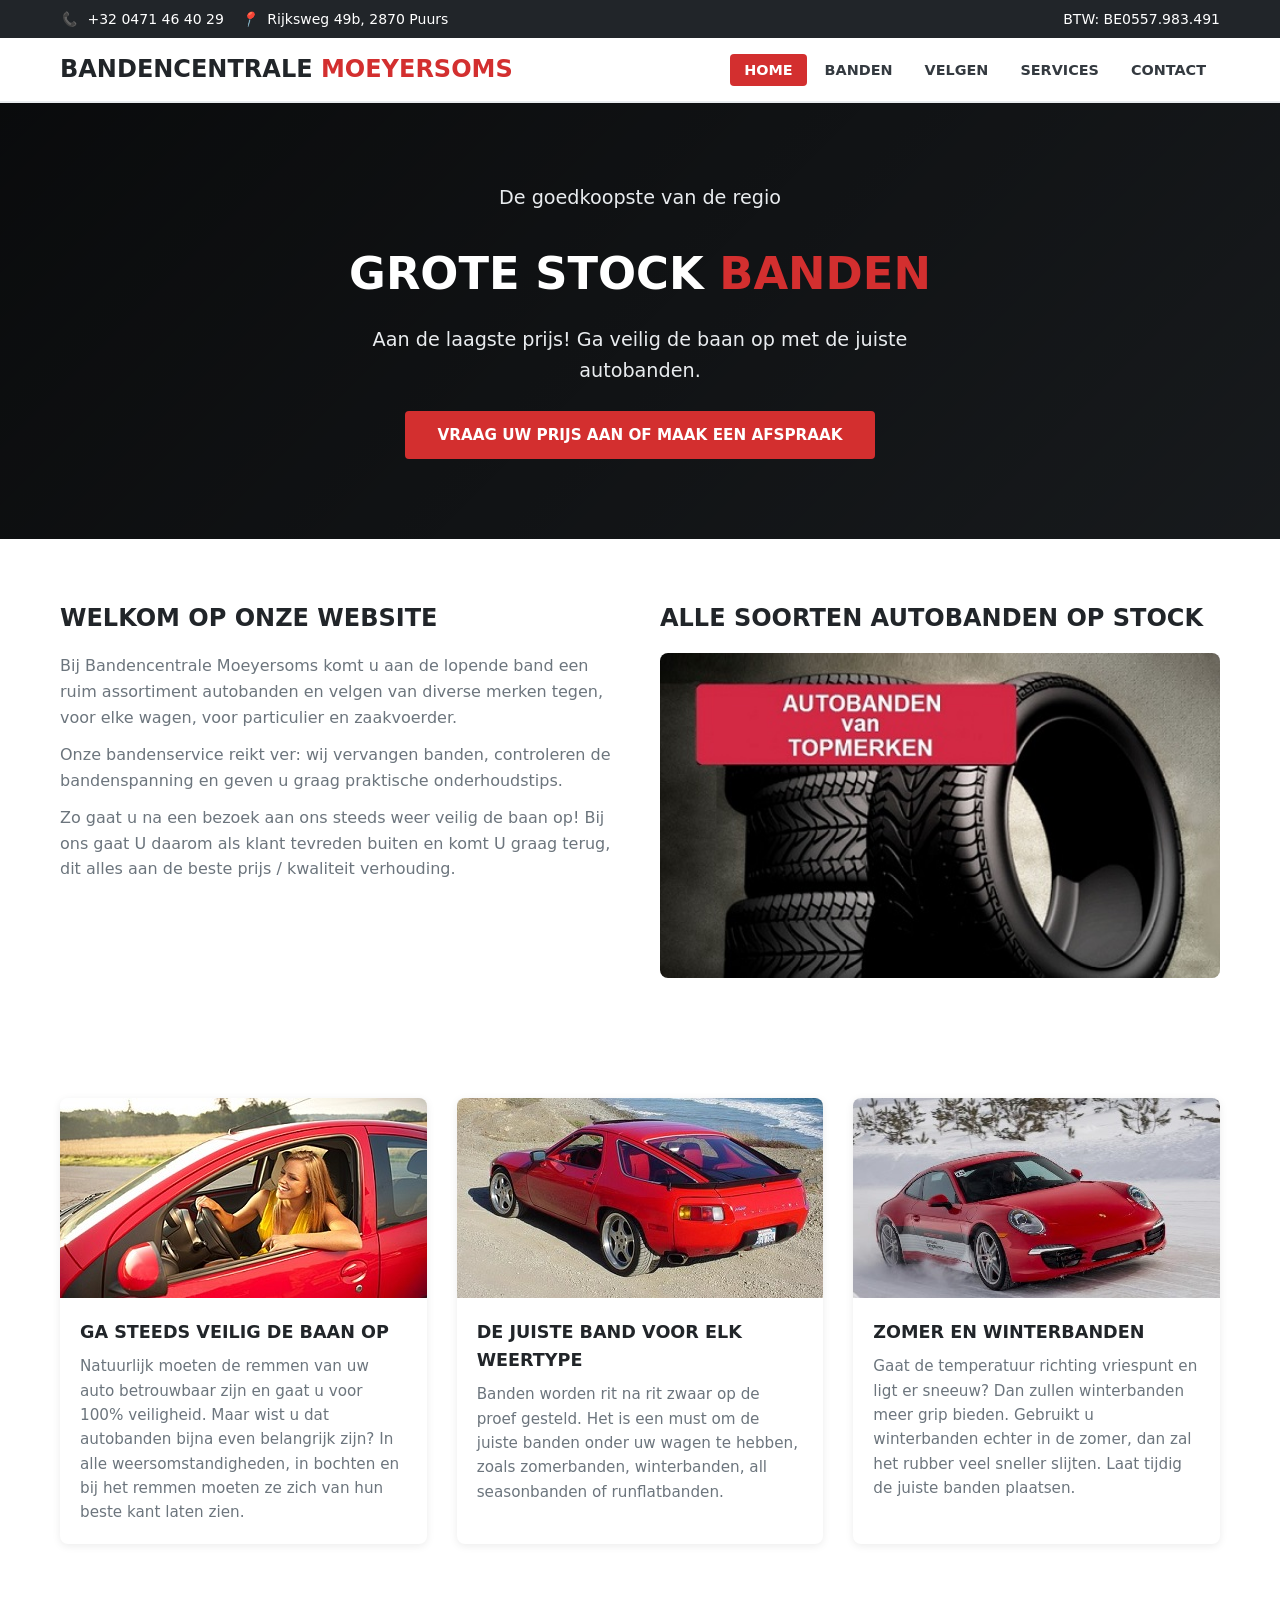
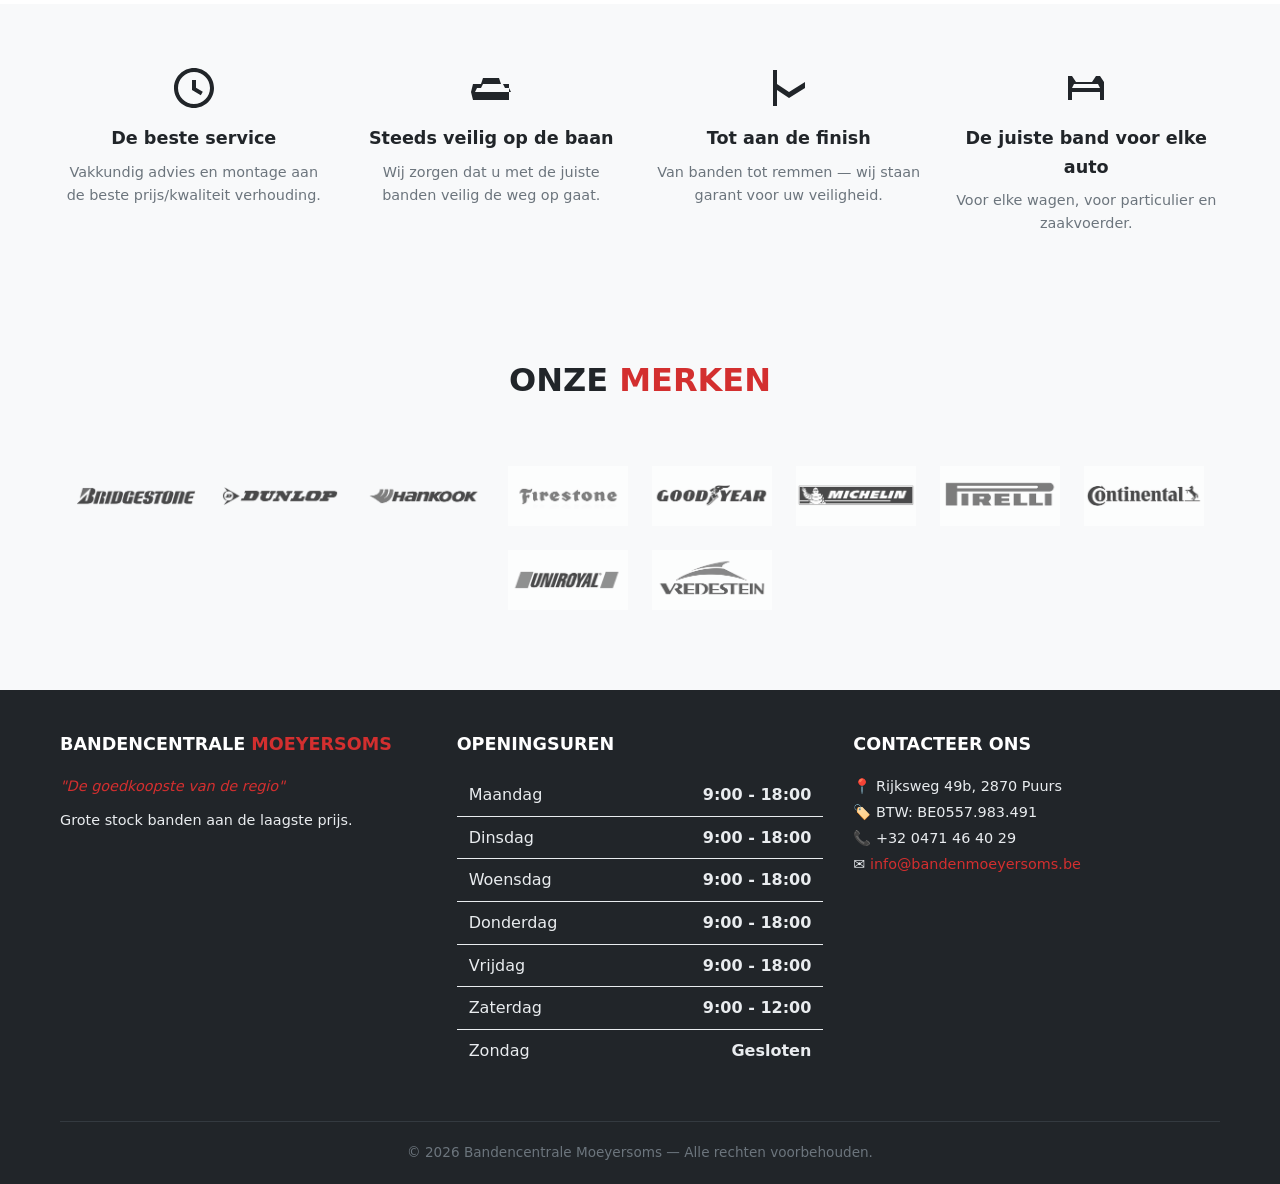
==== commit 7a5591e3: "Merge hero buttons into 1, remove redundant red message bar" ====
--- a/index.html
+++ b/index.html
@@ -51,19 +51,10 @@
     <h1>GROTE STOCK <span>BANDEN</span></h1>
     <p>Aan de laagste prijs! Ga veilig de baan op met de juiste autobanden.</p>
     <div style="display:flex; gap:12px; justify-content:center; flex-wrap:wrap;">
-      <a href="contact.html" class="btn btn-primary">Vraag uw prijs aan</a>
-      <a href="contact.html" class="btn btn-outline">Maak een afspraak</a>
-    </div>
-  </div>
-</section>
-
-<!-- Message Bar -->
-<div class="message-bar">
-  <div class="container">
-    <h2>Welkom bij <span>BANDENCENTRALE MOEYERSOMS</span>. We helpen U graag verder.</h2>
-    <a href="contact.html" class="btn btn-outline">Maak een afspraak</a>
-  </div>
-</div>
+      <a href="contact.html" class="btn btn-primary">Vraag uw prijs aan of maak een afspraak</a>
+    </div>
+  </div>
+</section>
 
 <!-- Welcome Section (moved between message bar and cards) -->
 <section class="section">
--- a/css/style.css
+++ b/css/style.css
@@ -320,21 +320,6 @@
 .filter-btn:hover { background: var(--red); color: var(--white); border-color: var(--red); }
 
 /* --- Welcome / Message Bar --- */
-.message-bar {
-  background: var(--red);
-  color: var(--white);
-  padding: 20px 0;
-  text-align: center;
-}
-.message-bar .container {
-  display: flex;
-  justify-content: space-between;
-  align-items: center;
-  flex-wrap: wrap;
-  gap: 16px;
-}
-.message-bar h2 { font-size: 1.3rem; font-weight: 700; }
-
 /* --- Google Map --- */
 .map-container { margin: 20px 0; }
 .map-container iframe { width: 100%; height: 350px; border: 0; border-radius: 8px; }
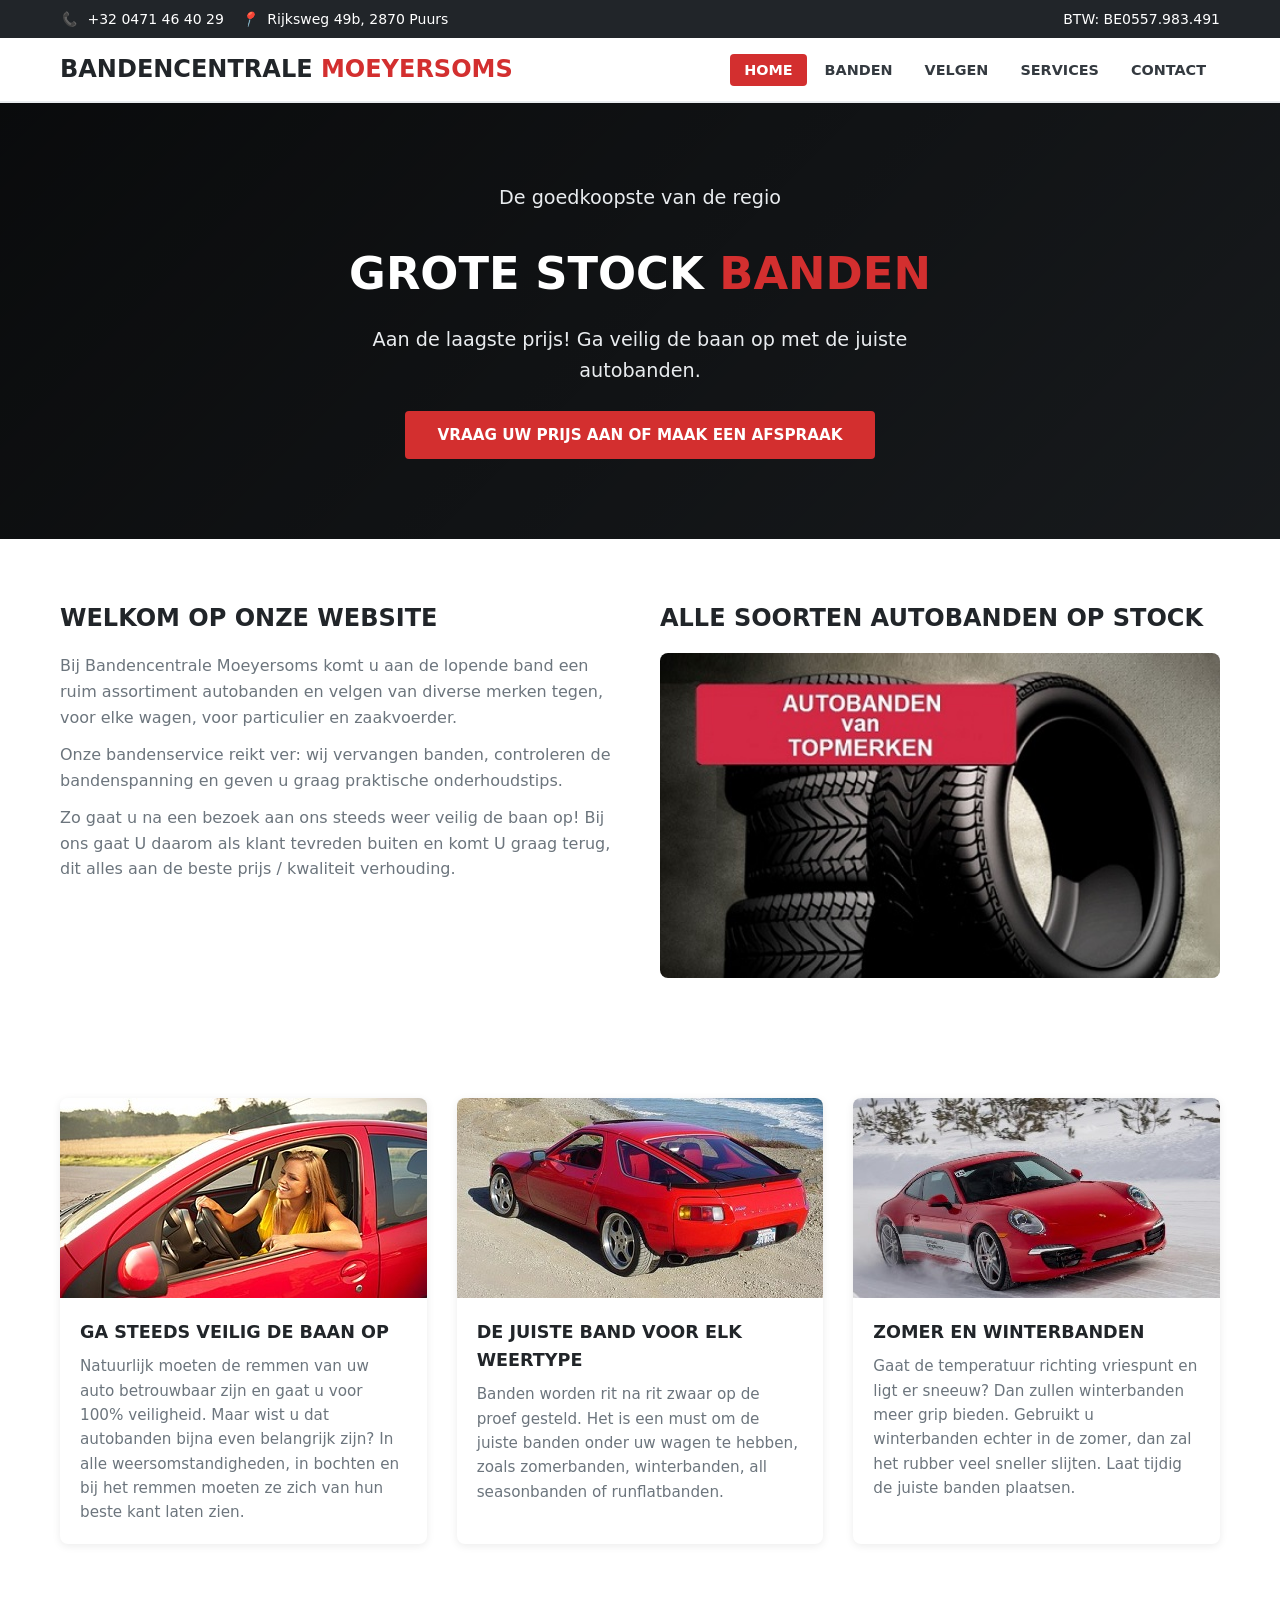
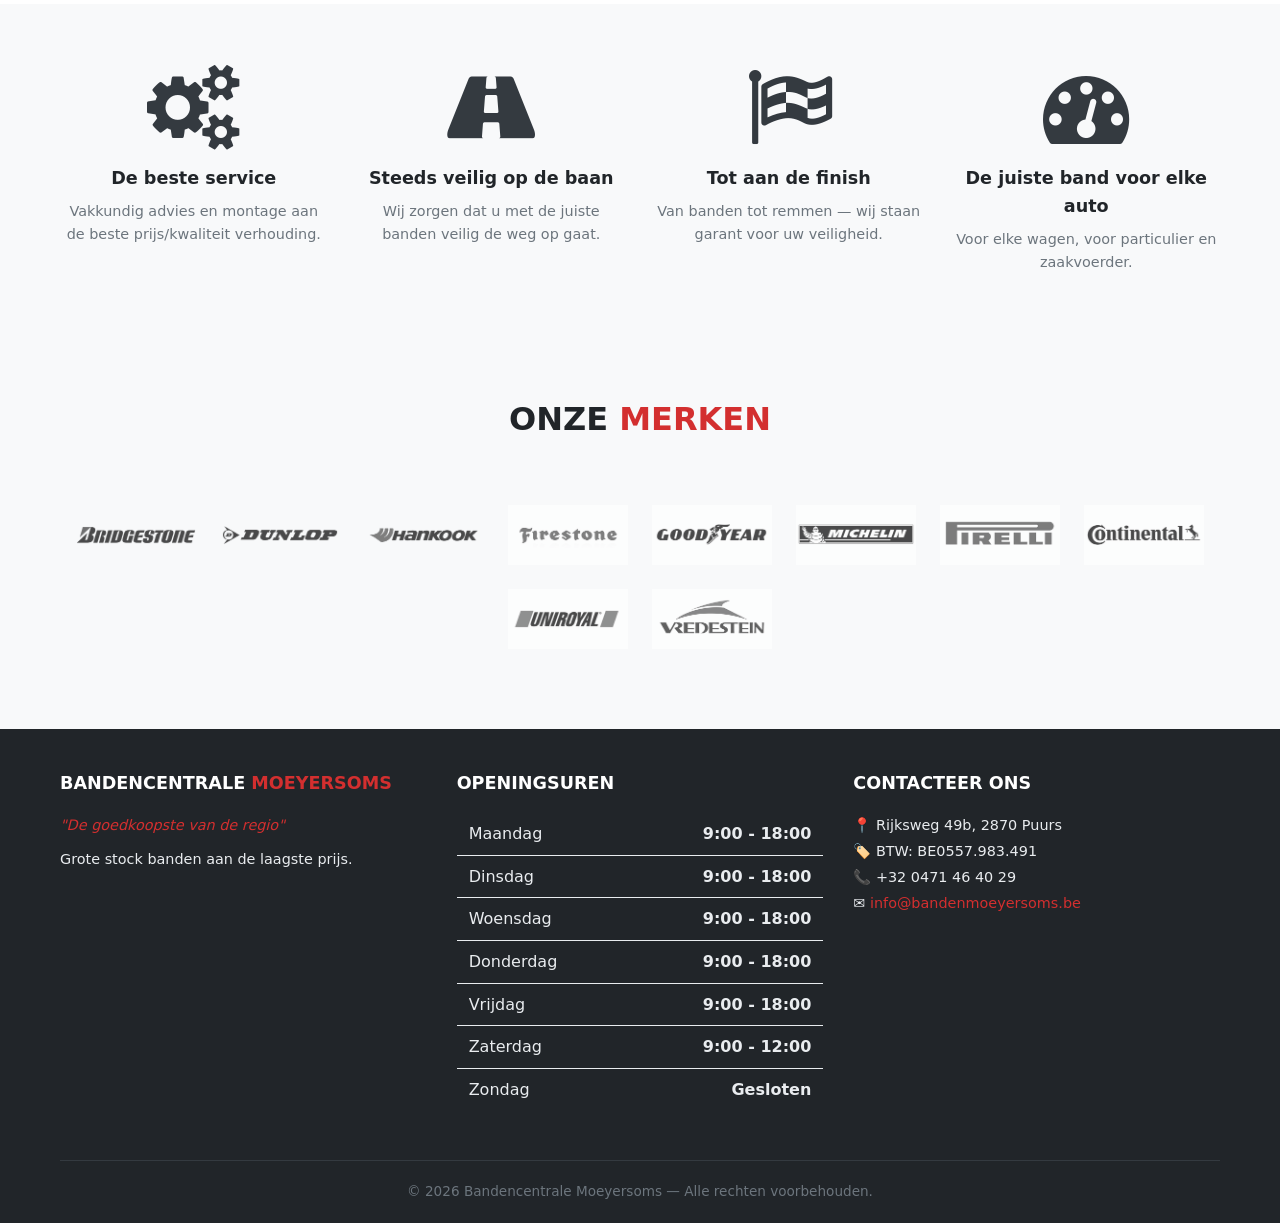
==== commit bdac72b8: "Replace custom SVGs with Font Awesome icons (same as original site)" ====
--- a/index.html
+++ b/index.html
@@ -7,6 +7,9 @@
   <meta name="description" content="Bandencentrale Moeyersoms in Puurs: grote stock autobanden, velgen en autoservice aan de laagste prijs. Zomer-, winter- en all seasonbanden van topmerken.">
   <link rel="icon" href="images/favicon.ico">
   <link rel="stylesheet" href="css/style.css">
+
+  <!-- Font Awesome 4 (same as original site) -->
+  <link rel="stylesheet" href="https://cdnjs.cloudflare.com/ajax/libs/font-awesome/4.7.0/css/font-awesome.min.css">
 
   <!-- GoatCounter analytics (free, privacy-first, no cookies) -->
   <script data-goatcounter="https://moeyersoms.goatcounter.com/count" async src="//gc.zgo.at/count.js"></script>
@@ -109,28 +112,28 @@
     <div class="features-grid">
       <div class="feature">
         <div class="feature-icon">
-          <svg viewBox="0 0 48 48" width="48" height="48" fill="currentColor"><path d="M24 4C13 4 4 13 4 24s9 20 20 20 20-9 20-20S35 4 24 4zm0 36c-8.8 0-16-7.2-16-16S15.2 8 24 8s16 7.2 16 16-7.2 16-16 16zm2-24h-4v10l8.8 5.2 2-3.4-6.8-4V16z"/></svg>
+          <i class="fa fa-cogs fa-3x"></i>
         </div>
         <h3>De beste service</h3>
         <p>Vakkundig advies en montage aan de beste prijs/kwaliteit verhouding.</p>
       </div>
       <div class="feature">
         <div class="feature-icon">
-          <svg viewBox="0 0 48 48" width="48" height="48" fill="currentColor"><path d="M6 36h36L42 20H34l-2-6H16l-2 6H6l-2 8zm4-12h4l2-4h20l2 4h4l2 4H8z"/></svg>
+          <i class="fa fa-road fa-3x"></i>
         </div>
         <h3>Steeds veilig op de baan</h3>
         <p>Wij zorgen dat u met de juiste banden veilig de weg op gaat.</p>
       </div>
       <div class="feature">
         <div class="feature-icon">
-          <svg viewBox="0 0 48 48" width="48" height="48" fill="currentColor"><path d="M8 6v36h4V26l12 8 16-10v-6L24 28l-12-8V6z"/></svg>
+          <i class="fa fa-flag-checkered fa-3x"></i>
         </div>
         <h3>Tot aan de finish</h3>
         <p>Van banden tot remmen — wij staan garant voor uw veiligheid.</p>
       </div>
       <div class="feature">
         <div class="feature-icon">
-          <svg viewBox="0 0 48 48" width="48" height="48" fill="currentColor"><path d="M6 18v18h4v-4h28v4h4V18l-4-6h-4l-4 6H14l-4-6H6zm6 2h24l2 4H10zm-2 8h28v4H10z"/></svg>
+          <i class="fa fa-dashboard fa-3x"></i>
         </div>
         <h3>De juiste band voor elke auto</h3>
         <p>Voor elke wagen, voor particulier en zaakvoerder.</p>
--- a/css/style.css
+++ b/css/style.css
@@ -168,13 +168,9 @@
   text-align: center;
 }
 .feature-icon {
-  font-size: 3rem;
-  color: var(--gray-900);
+  font-size: 1.8rem;
+  color: var(--gray-800);
   margin-bottom: 12px;
-}
-.feature-icon svg {
-  display: block;
-  margin: 0 auto;
 }
 .feature h3 { font-size: 1.1rem; margin-bottom: 8px; }
 .feature p { color: var(--gray-600); font-size: 0.9rem; }
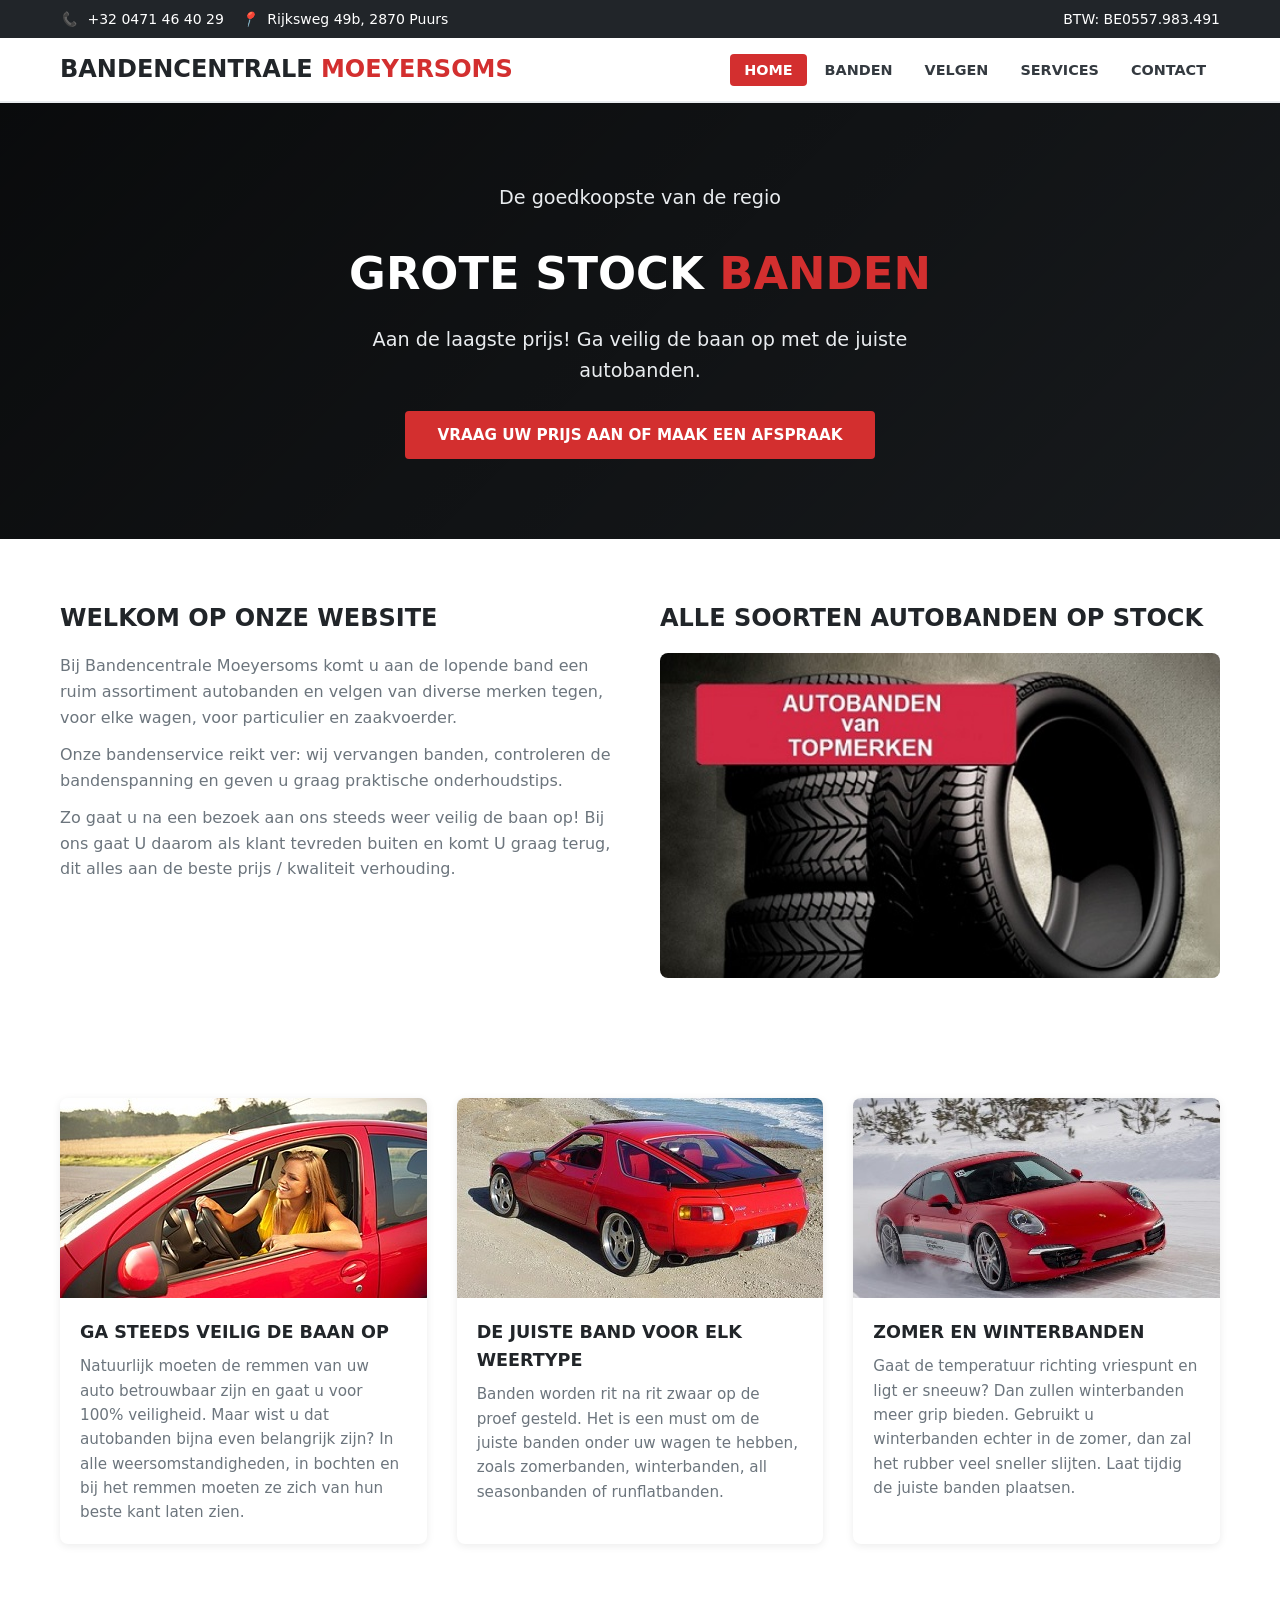
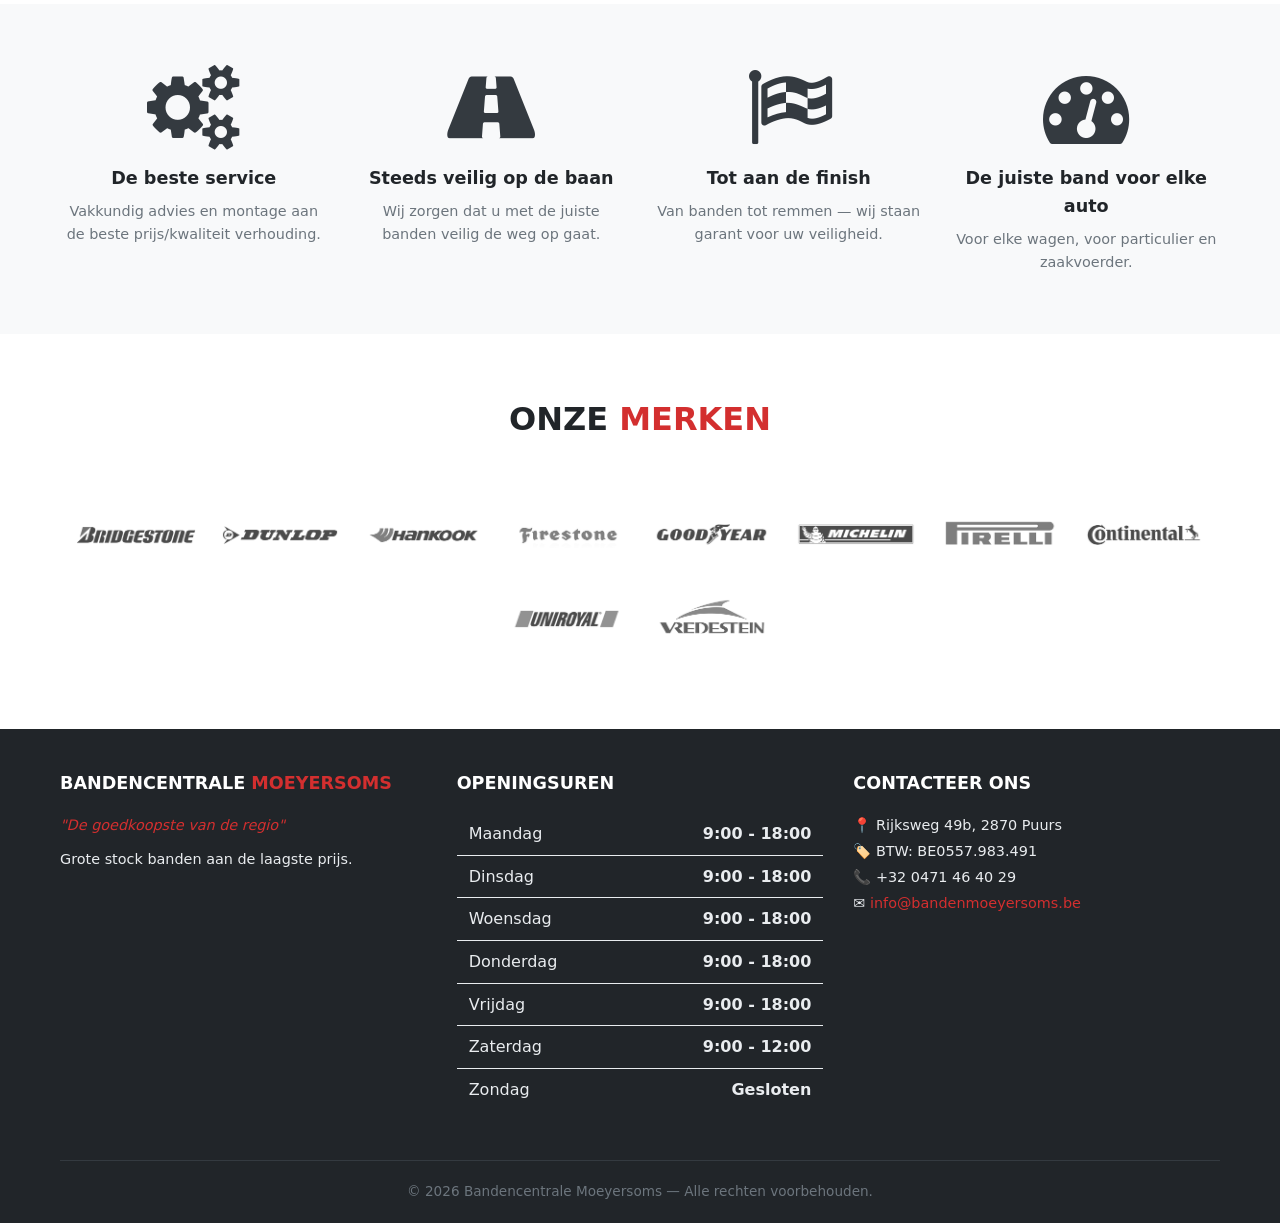
==== commit bfdc61c7: "Change ONZE MERKEN sections to white background on all pages" ====
--- a/index.html
+++ b/index.html
@@ -143,7 +143,7 @@
 </section>
 
 <!-- Brands -->
-<section class="section section-gray">
+<section class="section">
   <div class="container">
     <h2 class="section-title" style="margin-top:0;">ONZE <span>MERKEN</span></h2>
     <div class="logo-cloud">
